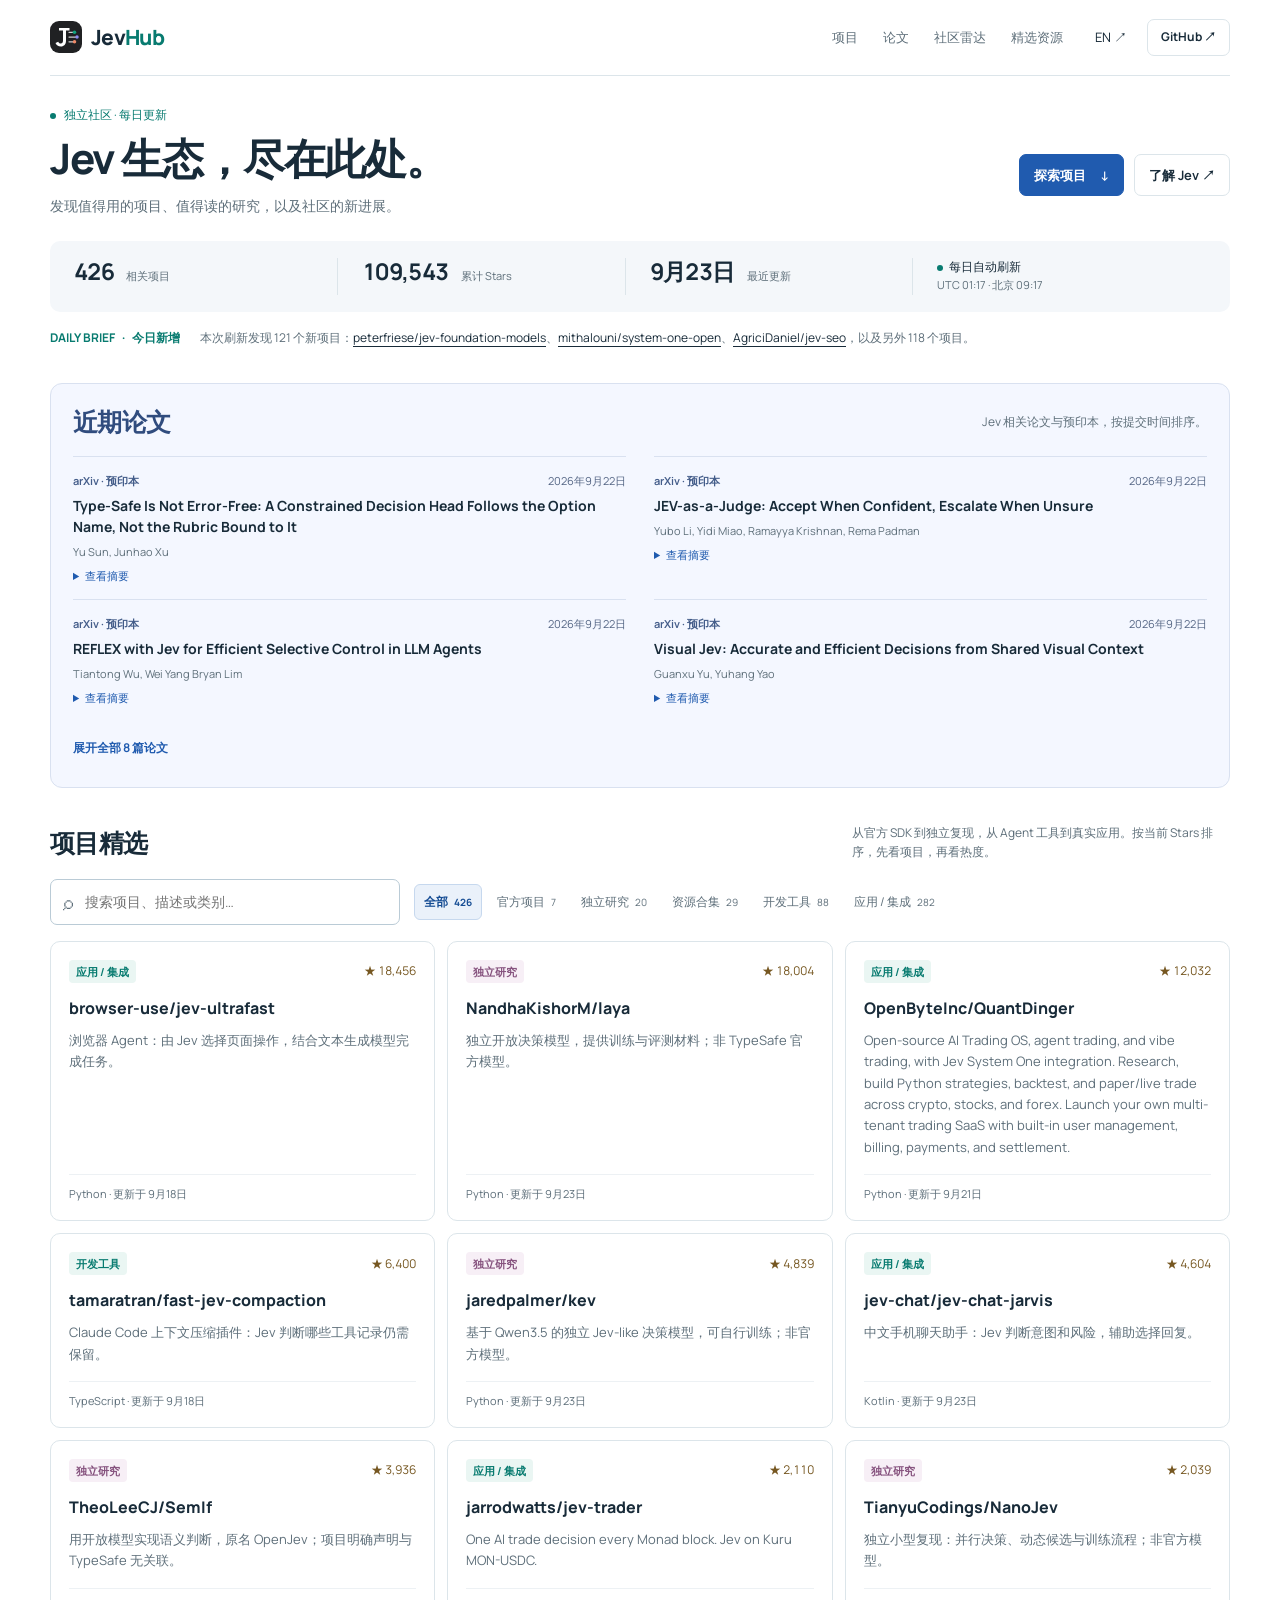
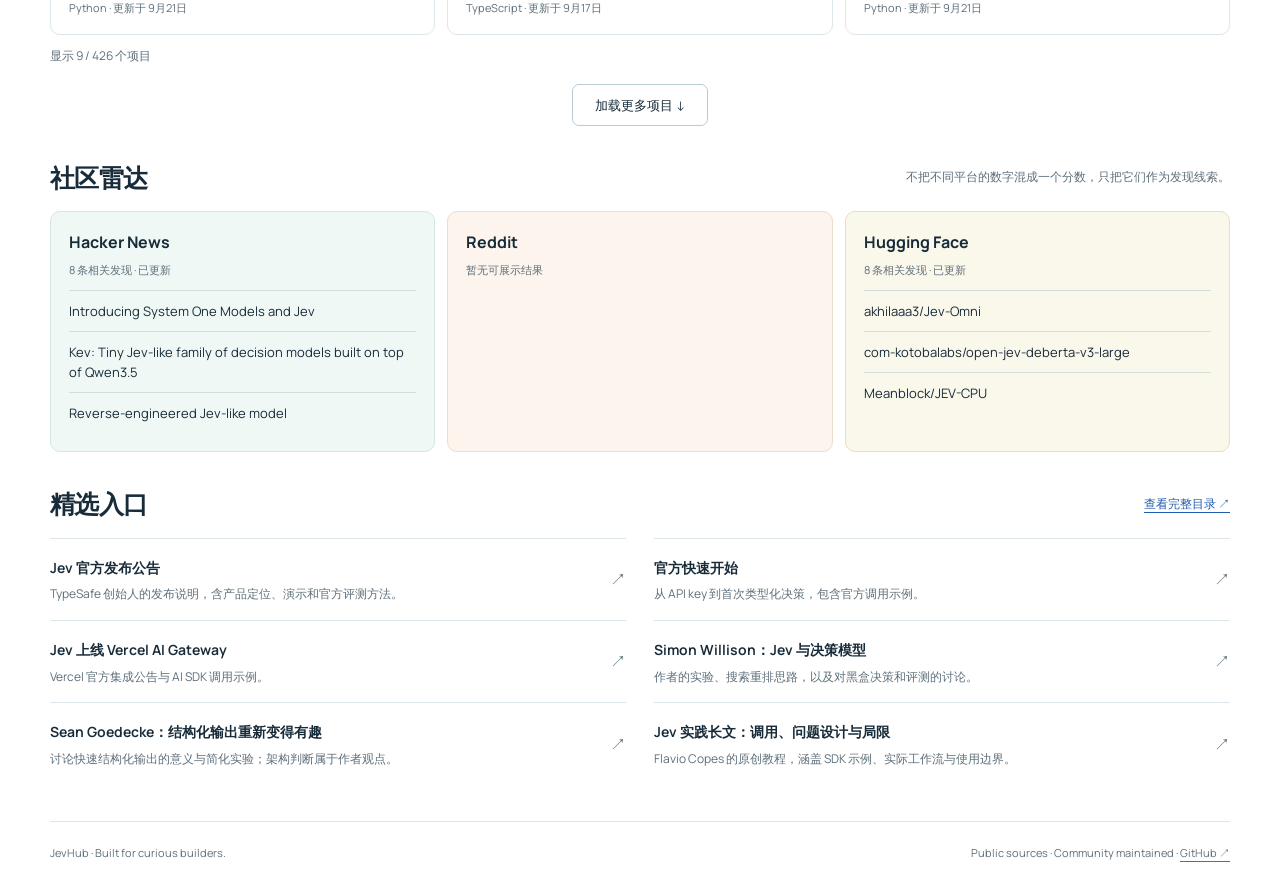
==== site/index.html @ 742719a0 "design: rebuild responsive JevHub directory layout" ====
<!doctype html>
<html lang="zh-CN">
  <head>
    <meta charset="utf-8" />
    <meta name="viewport" content="width=device-width, initial-scale=1" />
    <meta name="theme-color" content="#ffffff" />
    <meta name="description" content="JevHub：发现 Jev 项目、工具、研究与社区讨论。" />
    <title>JevHub · Jev 生态地图</title>
    <link rel="icon" href="logo.svg" type="image/svg+xml" />
    <link rel="apple-touch-icon" href="logo.svg" />
    <link rel="preconnect" href="https://fonts.googleapis.com" />
    <link rel="preconnect" href="https://fonts.gstatic.com" crossorigin />
    <link href="https://fonts.googleapis.com/css2?family=DM+Mono:wght@400;500&family=Manrope:wght@400;500;600;700;800&display=swap" rel="stylesheet" />
    <link rel="stylesheet" href="styles.css" />
  </head>
  <body>
    <header class="topbar shell">
      <a class="brand" href="#top" aria-label="JevHub home"><img class="brand-logo" src="logo.svg" alt="" /><span>Jev<span class="brand-accent">Hub</span></span></a>
      <nav aria-label="主导航">
        <a href="#projects">项目</a>
        <a href="#papers">论文</a>
        <a href="#radar">社区雷达</a>
        <a href="#resources">精选资源</a>
      </nav>
      <div class="top-actions"><a class="language" href="en/">EN <span>↗</span></a><a class="repo-link" href="https://github.com/frontierlabai/JevHub" target="_blank" rel="noreferrer">GitHub <span>↗</span></a></div>
    </header>

    <main id="top">
      <section class="hero shell">
        <div class="hero-copy">
          <p class="eyebrow"><i></i> 独立社区 · 每日更新</p>
          <h1>Jev 生态，尽在此处。</h1>
          <p class="lede">发现值得用的项目、值得读的研究，以及社区的新进展。</p>
          <div class="hero-actions"><a class="button primary" href="#projects">探索项目 <span>↓</span></a><a class="button quiet" href="https://docs.typesafe.ai/introduction" target="_blank" rel="noreferrer">了解 Jev ↗</a></div>
        </div>
        </section>

      <section class="stats shell" aria-label="数据概览">
        <div><strong id="repo-count">—</strong><span>相关项目</span></div>
        <div><strong id="star-count">—</strong><span>累计 Stars</span></div>
        <div><strong id="updated-at">—</strong><span>最近更新</span></div>
        <div class="stats-note"><span class="live-dot"></span>每日自动刷新<br /><small>UTC 01:17 · 北京 09:17</small></div>
      </section>

      <section id="brief" class="brief shell" aria-label="每日新增简报">
        <div class="brief-kicker">DAILY BRIEF <span>·</span> 今日新增</div>
        <p id="brief-text">下一次成功刷新后，这里会出现新增项目简报。</p>
      </section>

      <section id="papers" class="papers-section">
        <div class="shell"><div class="section-heading compact"><div><h2>近期论文</h2></div><p class="section-intro">Jev 相关论文与预印本，按提交时间排序。</p></div><div id="papers-list" class="papers-list"></div><button id="papers-more" class="papers-more" type="button" aria-expanded="false" aria-controls="papers-list" hidden>展开全部论文</button></div>
      </section>

      <section id="projects" class="section shell">
        <div class="section-heading"><div><h2>项目精选</h2></div><p class="section-intro">从官方 SDK 到独立复现，从 Agent 工具到真实应用。按当前 Stars 排序，先看项目，再看热度。</p></div>
        <div class="toolbar"><label class="search"><span>⌕</span><input id="search" aria-label="搜索项目" type="search" placeholder="搜索项目、描述或类别…" /></label><div id="filters" class="filters" role="group" aria-label="项目类别"></div></div>
        <div id="projects-grid" class="project-grid" aria-live="polite"></div>
        <p id="project-results" class="result-count" aria-live="polite"></p>
        <button hidden id="load-more" class="load-more" type="button">加载更多项目 <span>↓</span></button>
      </section>

      <section id="radar" class="section shell split-section">
        <div class="section-heading compact"><div><h2>社区雷达</h2></div><p class="section-intro">不把不同平台的数字混成一个分数，只把它们作为发现线索。</p></div>
        <div id="radar-grid" class="radar-grid"></div>
      </section>

      <section id="resources" class="section shell resources-section">
        <div class="section-heading compact"><div><h2>精选入口</h2></div><a class="text-link" href="https://github.com/frontierlabai/JevHub#curated-resources">查看完整目录 ↗</a></div>
        <div id="resources-list" class="resources-list"></div>
      </section>
    </main>
    <footer class="shell footer"><span>JevHub · Built for curious builders.</span><span>Public sources · Community maintained · <a href="https://github.com/frontierlabai/JevHub" target="_blank" rel="noreferrer">GitHub ↗</a></span></footer>
    <script src="app.js"></script>
  </body>
</html>
---- site/styles.css ----
:root {
  --ink: #182b39;
  --muted: #5e6f7a;
  --line: #dce5ea;
  --blue: #205baf;
  --teal: #087b70;
  --berry: #85517d;
  --amber: #95621b;
  --surface: #f4f7fa;
  font-family: Manrope, -apple-system, BlinkMacSystemFont, "Segoe UI", "PingFang SC", sans-serif;
  color: var(--ink);
  background: #fff;
  line-height: 1.55;
}
* { box-sizing: border-box; }
html { scroll-behavior: smooth; scroll-padding-top: 100px; }
body { margin: 0; }
button, input { font: inherit; }
a { color: inherit; text-underline-offset: 4px; }
button, summary { cursor: pointer; }
[hidden] { display: none !important; }
:focus-visible { outline: 3px solid #205baf; outline-offset: 4px; }
.shell { width: min(1180px, calc(100% - 64px)); margin-inline: auto; }
.topbar { display: flex; align-items: center; gap: 32px; min-height: 76px; border-bottom: 1px solid var(--line); background: #fff; }
.brand { display: flex; align-items: center; gap: 9px; font-size: 21px; font-weight: 800; text-decoration: none; letter-spacing: -.7px; }
.brand-logo { width: 32px; height: 32px; }
.brand-accent { color: var(--teal); }
nav { display: flex; gap: 25px; margin-left: auto; }
nav a { font-size: 13px; text-decoration: none; color: var(--muted); padding-block: 12px; }
nav a:hover, .language:hover { color: var(--blue); }
.top-actions { display: flex; align-items: center; gap: 20px; }
.language { text-decoration: none; font-size: 13px; }
.repo-link { padding: 8px 13px; border: 1px solid var(--line); border-radius: 7px; font-size: 12px; text-decoration: none; font-weight: 700; }
.repo-link:hover { background: var(--surface); }
.hero { padding-block: 30px 24px; }
.hero-copy { display: grid; grid-template-columns: minmax(0, 1fr) auto; column-gap: 24px; }
.eyebrow { margin: 0 0 8px; font-size: 12px; color: var(--teal); }
.eyebrow i { display: inline-block; width: 6px; height: 6px; margin-right: 6px; border-radius: 50%; background: var(--teal); }
h1 { grid-column: 1; margin: 0; font-size: clamp(28px, 3.4vw, 42px); font-weight: 750; line-height: 1.2; letter-spacing: -1.4px; }
.lede { grid-column: 1; margin: 12px 0 0; font-size: 14px; color: var(--muted); max-width: 65ch; }
.hero-actions { grid-column: 2; grid-row: 2 / 4; align-self: center; display: flex; gap: 10px; flex-wrap: wrap; }
.button { display: inline-flex; align-items: center; justify-content: center; gap: 14px; padding: 10px 14px; font-size: 13px; border: 1px solid var(--line); border-radius: 7px; text-decoration: none; font-weight: 650; }
.button.primary { color: #fff; background: var(--blue); border-color: var(--blue); }
.button.primary:hover { background: #174a93; }
.button.quiet:hover { background: var(--surface); }
.stats { display: grid; grid-template-columns: 1fr 1fr 1fr 1.1fr; padding-block: 17px; background: var(--surface); border-radius: 10px; }
.stats > div { padding-inline: 24px; border-right: 1px solid var(--line); display: flex; align-items: baseline; gap: 12px; min-width: 0; }
.stats > div:last-child { border: 0; }
.stats strong { font-size: 23px; line-height: 1.2; letter-spacing: -.6px; font-variant-numeric: tabular-nums; }
.stats span, .stats small { color: var(--muted); font-size: 11px; }
.stats .stats-note { display: block; font-size: 12px; }
.live-dot { display: inline-block; width: 6px; height: 6px; border-radius: 50%; background: var(--teal); margin-right: 6px; }
.brief { display: flex; gap: 20px; padding-block: 17px 0; font-size: 12px; }
.brief-kicker { flex-shrink: 0; color: var(--teal); font-weight: 700; }
.brief-kicker span { margin-inline: 5px; }
.brief p { margin: 0; color: var(--muted); overflow-wrap: anywhere; }
.brief a { color: var(--ink); }
.section, .papers-section { padding-top: 36px; }
.section-heading { display: flex; align-items: center; justify-content: space-between; gap: 24px; margin-bottom: 18px; }
h2 { margin: 0; font-size: 25px; line-height: 1.25; font-weight: 750; letter-spacing: -.7px; }
.section-intro { margin: 0; font-size: 12px; color: var(--muted); max-width: 54ch; }
.papers-section > .shell { border: 1px solid #d9e1f0; border-radius: 12px; background: #f4f7ff; padding: 22px; }
.papers-section h2 { color: #304c7e; }
.papers-list { display: grid; grid-template-columns: repeat(2, minmax(0, 1fr)); column-gap: 28px; }
.paper { padding: 15px 0; border-top: 1px solid #d9e1f0; min-width: 0; }
.paper-meta { display: flex; justify-content: space-between; gap: 10px; margin-bottom: 6px; color: #566786; font-size: 11px; }
.paper-label { color: #445d8a; font-weight: 650; }
.paper a { display: block; font-size: 14px; font-weight: 700; line-height: 1.5; text-decoration: none; overflow-wrap: anywhere; }
.paper a:hover { color: var(--blue); text-decoration: underline; }
.paper p { margin: 6px 0 0; color: var(--muted); font-size: 11px; overflow-wrap: anywhere; }
.paper details { margin-top: 7px; font-size: 11px; color: var(--blue); }
.paper details p { font-size: 13px; line-height: 1.7; }
.papers-more { border: 0; background: transparent; color: var(--blue); padding: 10px 0 0; font-size: 12px; font-weight: 650; min-height: 44px; }
.papers-more:hover { text-decoration: underline; }
.toolbar { display: flex; flex-wrap: wrap; gap: 14px; align-items: center; margin-bottom: 16px; }
.search { display: flex; align-items: center; gap: 10px; flex: 1 1 260px; max-width: 350px; border: 1px solid #bacbd6; border-radius: 7px; padding: 10px 12px; background: #fff; }
.search:focus-within { border-color: var(--blue); outline: 2px solid #c8dcf5; }
.search span { font-size: 20px; line-height: 1; color: var(--muted); }
.search input { width: 100%; min-width: 0; border: 0; outline: 0; font-size: 14px; background: transparent; color: var(--ink); }
.filters { display: flex; gap: 5px; flex-wrap: wrap; }
.filter { border: 1px solid transparent; border-radius: 6px; background: transparent; color: var(--muted); padding: 8px 9px; font-size: 12px; }
.filter span { margin-left: 4px; font-size: 10px; }
.filter:hover { background: var(--surface); }
.filter.active { background: #eaf1fa; color: #164d94; border-color: #c6d8ee; font-weight: 700; }
.project-grid { display: grid; grid-template-columns: repeat(3, minmax(0, 1fr)); gap: 12px; }
.project-card { --category: var(--teal); --tint: #eaf6f3; min-width: 0; display: flex; flex-direction: column; padding: 18px; border: 1px solid var(--line); border-radius: 10px; background: #fff; }
.project-card[data-category="official"] { --category: #205baf; --tint: #edf3fc; }
.project-card[data-category="research"] { --category: #85517d; --tint: #f7eff6; }
.project-card[data-category="tools"] { --category: #087b70; --tint: #eaf6f3; }
.project-card[data-category="resources"] { --category: #95621b; --tint: #fcf4e6; }
.project-card:hover { border-color: var(--category); }
.project-meta { display: flex; align-items: center; justify-content: space-between; gap: 10px; }
.category { color: var(--category); background: var(--tint); border-radius: 4px; padding: 3px 7px; font-size: 11px; font-weight: 650; }
.stars { font-size: 12px; white-space: nowrap; color: #765721; font-variant-numeric: tabular-nums; }
.card-title { margin-top: 13px; }
.card-title a { font-size: 16px; font-weight: 750; text-decoration: none; overflow-wrap: anywhere; line-height: 1.4; }
.card-title a:hover { color: var(--blue); text-decoration: underline; }
.description { color: var(--muted); font-size: 13px; line-height: 1.65; margin: 9px 0 16px; overflow-wrap: anywhere; }
.card-foot { margin-top: auto; padding-top: 10px; border-top: 1px solid #edf1f4; font-size: 11px; color: var(--muted); }
.result-count { font-size: 12px; color: var(--muted); margin: 12px 0; }
.load-more { display: block; margin: 18px auto 0; padding: 10px 22px; font-size: 13px; border: 1px solid #bacbd6; border-radius: 7px; background: #fff; color: var(--ink); }
.load-more:hover { background: var(--surface); }
.radar-grid { display: grid; grid-template-columns: repeat(3, minmax(0, 1fr)); gap: 12px; }
.radar-card { min-width: 0; padding: 18px; border-radius: 10px; border: 1px solid #d4e7e2; background: #eff8f5; }
.radar-card:nth-child(2) { border-color: #efdccc; background: #fdf4ed; }
.radar-card:nth-child(3) { border-color: #eadfbd; background: #faf7eb; }
.radar-card h3 { font-size: 16px; margin: 0; }
.radar-card > p { font-size: 11px; margin: 6px 0 12px; color: var(--muted); }
.radar-card a { display: block; font-size: 13px; text-decoration: none; padding-block: 10px; border-top: 1px solid #d3ddd9; overflow-wrap: anywhere; }
.radar-card a:hover { text-decoration: underline; }
.resources-section { padding-bottom: 36px; }
.resources-list { display: grid; grid-template-columns: repeat(2, minmax(0, 1fr)); gap: 0 28px; }
.resource { display: flex; align-items: center; gap: 15px; padding-block: 16px; border-top: 1px solid var(--line); min-width: 0; }
.resource > div { min-width: 0; }
.resource a { font-size: 14px; font-weight: 650; text-decoration: none; overflow-wrap: anywhere; }
.resource a:hover { color: var(--blue); text-decoration: underline; }
.resource p { margin: 6px 0 0; font-size: 12px; color: var(--muted); overflow-wrap: anywhere; }
.resource-arrow { margin-left: auto; color: var(--muted); }
.text-link { font-size: 12px; color: var(--blue); }
.empty { grid-column: 1 / -1; padding: 20px 0; color: var(--muted); font-size: 14px; }
.footer { display: flex; justify-content: space-between; gap: 20px; border-top: 1px solid var(--line); padding-block: 22px; font-size: 11px; color: var(--muted); }
@media (max-width: 1000px) {
  .topbar { flex-wrap: wrap; gap: 0 20px; padding-top: 16px; }
  .top-actions { margin-left: auto; }
  nav { order: 3; width: 100%; margin-left: 0; justify-content: flex-start; gap: 24px; }
  .hero-copy { display: block; }
  .hero-actions { margin-top: 18px; }
  .stats > div { flex-direction: column; gap: 3px; padding-inline: 16px; }
  .project-grid { grid-template-columns: repeat(2, minmax(0, 1fr)); }
}
@media (max-width: 600px) {
  .shell { width: calc(100% - 32px); }
  .brand { font-size: 20px; }.brand-logo { width: 28px; height: 28px; }
  .top-actions { gap: 14px; }
  nav { justify-content: space-between; gap: 8px; }
  nav a { font-size: 12px; }
  .hero { padding-block: 22px; }
  h1 { font-size: 30px; letter-spacing: -.8px; }
  .lede { font-size: 13px; }
  .hero-actions { margin-top: 16px; }
  .button { min-height: 44px; }
  .stats { grid-template-columns: repeat(2, minmax(0, 1fr)); padding: 4px 0; }
  .stats > div { padding: 12px 16px; }
  .stats > div:nth-child(2) { border-right: 0; }
  .stats strong { font-size: 23px; }
  .brief { display: block; padding-top: 14px; }
  .brief p { margin-top: 6px; line-height: 1.7; }
  .section, .papers-section { padding-top: 28px; }
  .section-heading { display: block; margin-bottom: 16px; }
  h2 { font-size: 23px; }
  .section-intro, .section-heading > .text-link { display: block; margin-top: 8px; }
  .papers-section > .shell { padding: 18px 16px; }
  .papers-list, .project-grid, .radar-grid, .resources-list { grid-template-columns: minmax(0, 1fr); }
  .paper { padding-block: 13px; }
  .paper a { font-size: 14px; }
  .paper summary { padding-block: 6px; }
  .paper p { font-size: 12px; }
  .toolbar { gap: 10px; }
  .search { flex-basis: 100%; max-width: none; min-height: 44px; }
  .search input { font-size: 16px; }
  .filter { padding: 10px 8px; min-height: 44px; }
  .project-card { padding: 16px; }
  .footer { display: block; font-size: 11px; }
  .footer > span { display: block; margin-bottom: 6px; }
}
@media (prefers-reduced-motion: reduce) {
  html { scroll-behavior: auto; }
}
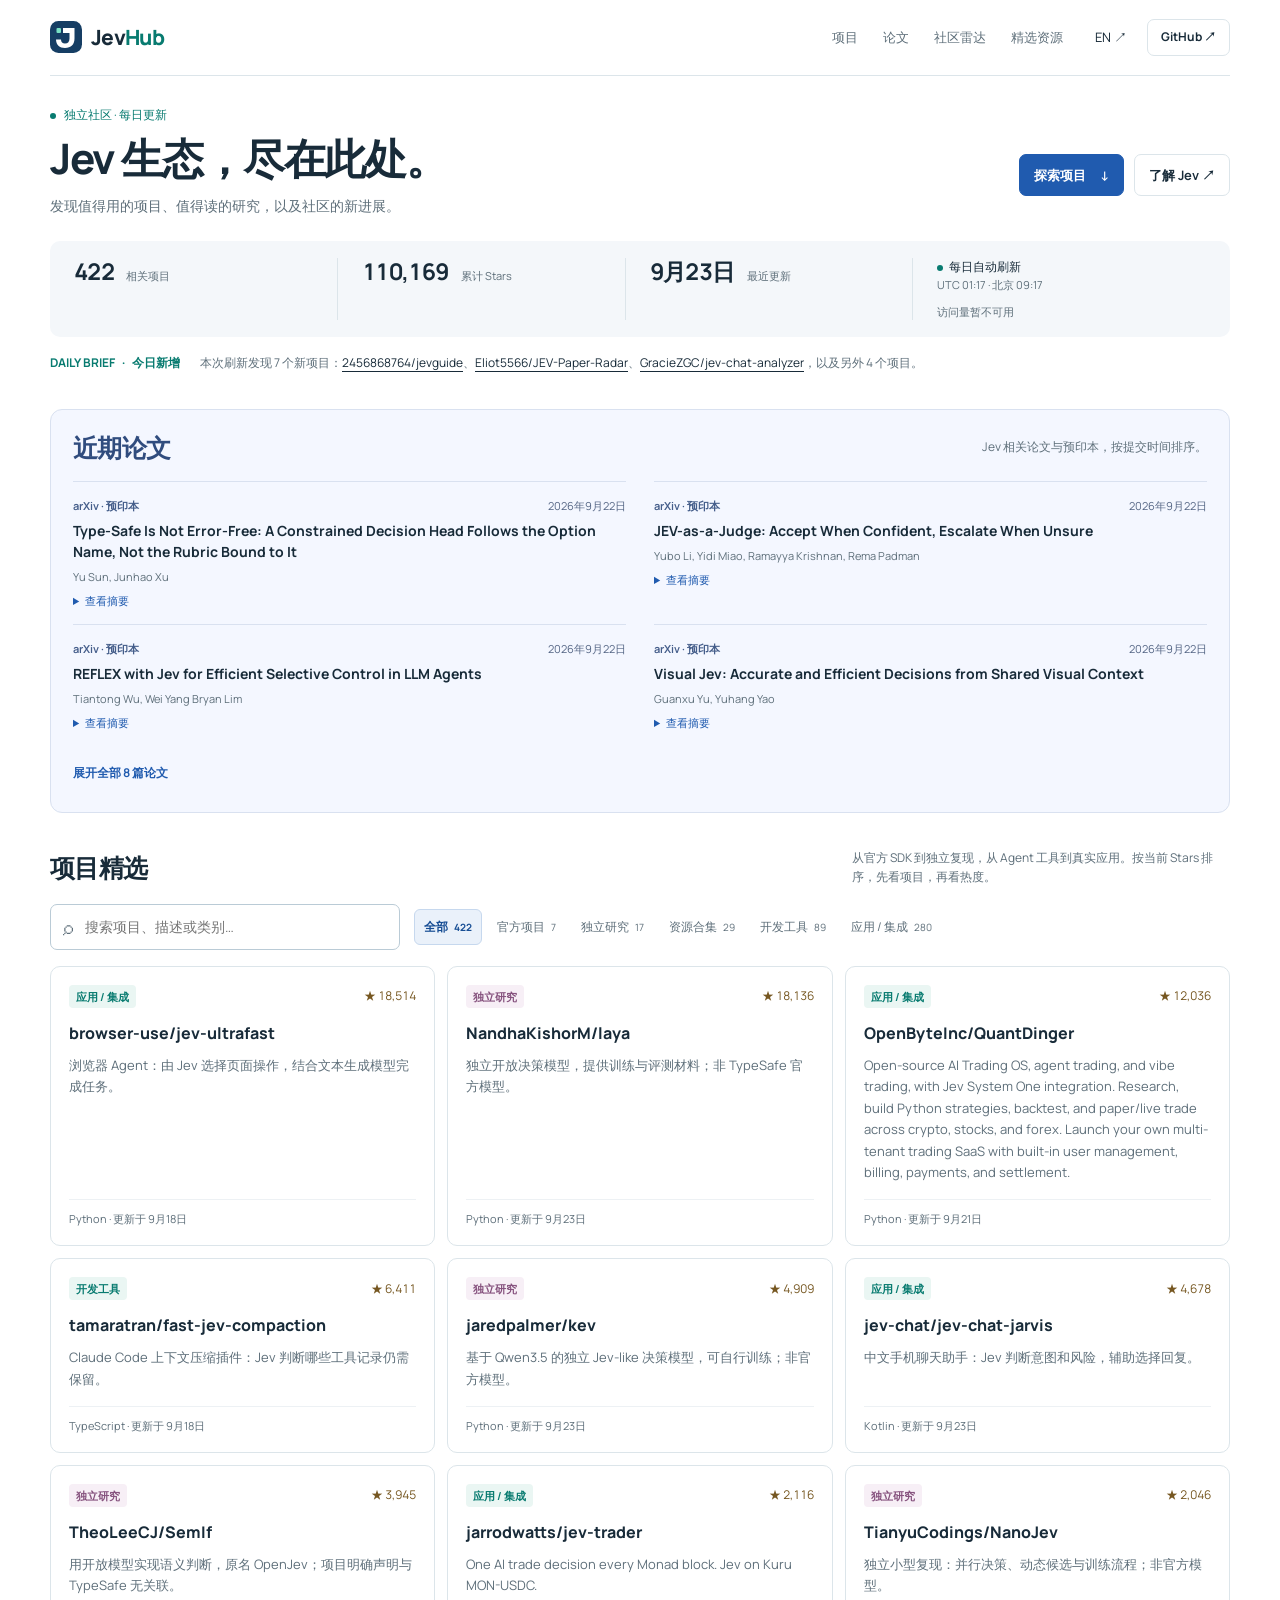
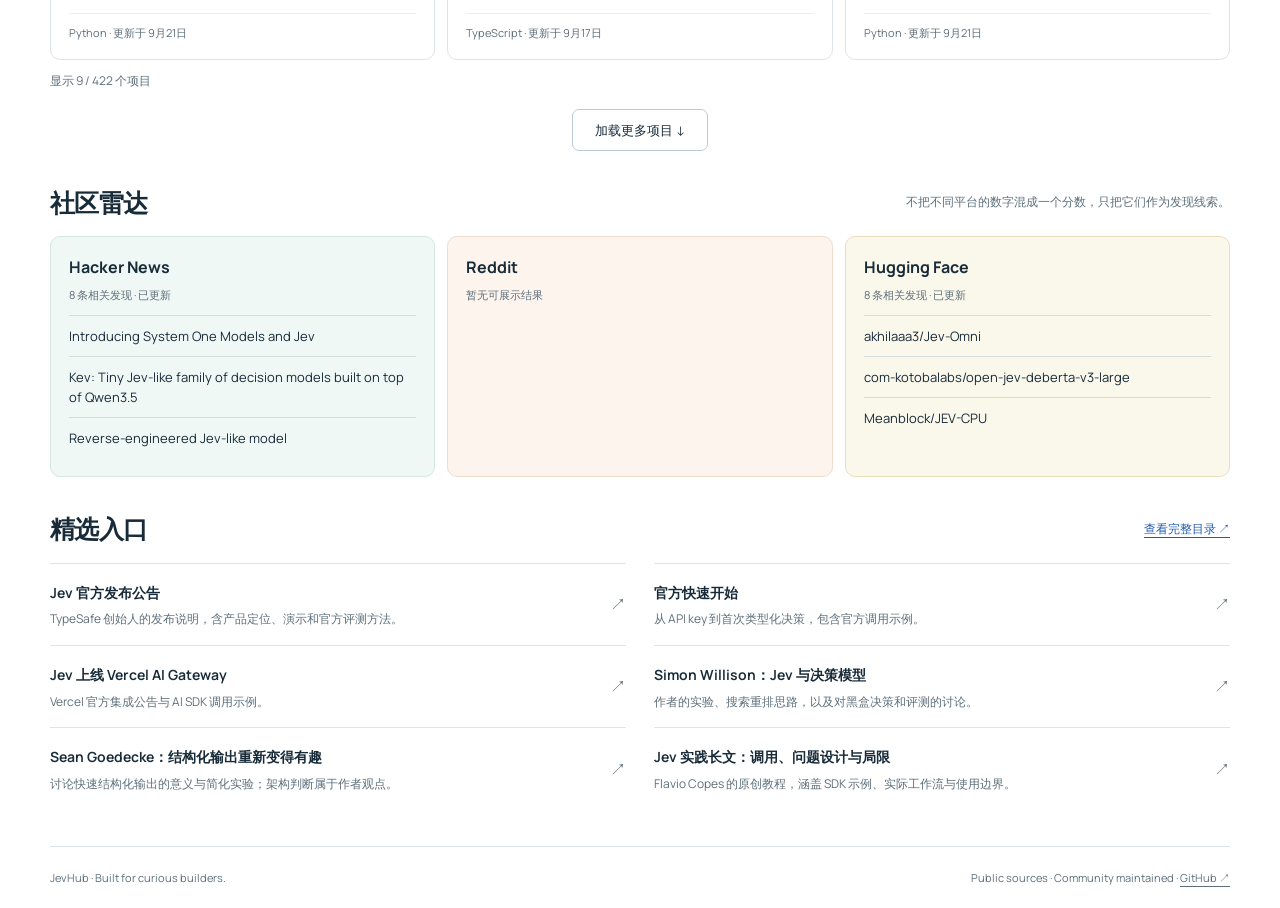
==== commit 0e056fa8: "feat: display website visit count in overview" ====
--- a/site/index.html
+++ b/site/index.html
@@ -39,7 +39,7 @@
         <div><strong id="repo-count">—</strong><span>相关项目</span></div>
         <div><strong id="star-count">—</strong><span>累计 Stars</span></div>
         <div><strong id="updated-at">—</strong><span>最近更新</span></div>
-        <div class="stats-note"><span class="live-dot"></span>每日自动刷新<br /><small>UTC 01:17 · 北京 09:17</small></div>
+        <div class="stats-note"><span class="live-dot"></span>每日自动刷新<br /><small>UTC 01:17 · 北京 09:17</small><a class="site-visits" href="https://hits.sh/frontierlabai.github.io/JevHub/site/" title="网站近似访问次数，非独立访客数"><img id="site-visit-counter" src="https://hits.sh/frontierlabai.github.io/JevHub/site.svg?label=Visits&amp;color=163e64&amp;labelColor=182129" alt="网站访问量" height="20" referrerpolicy="no-referrer"><span id="visits-unavailable" hidden>访问量暂不可用</span></a></div>
       </section>
 
       <section id="brief" class="brief shell" aria-label="每日新增简报">
--- a/site/styles.css
+++ b/site/styles.css
@@ -49,6 +49,8 @@
 .stats strong { font-size: 23px; line-height: 1.2; letter-spacing: -.6px; font-variant-numeric: tabular-nums; }
 .stats span, .stats small { color: var(--muted); font-size: 11px; }
 .stats .stats-note { display: block; font-size: 12px; }
+.site-visits { display: flex; width: fit-content; max-width: 100%; margin-top: 8px; text-decoration: none; }
+.site-visits img { display: block; max-width: 100%; height: 20px; }
 .live-dot { display: inline-block; width: 6px; height: 6px; border-radius: 50%; background: var(--teal); margin-right: 6px; }
 .brief { display: flex; gap: 20px; padding-block: 17px 0; font-size: 12px; }
 .brief-kicker { flex-shrink: 0; color: var(--teal); font-weight: 700; }
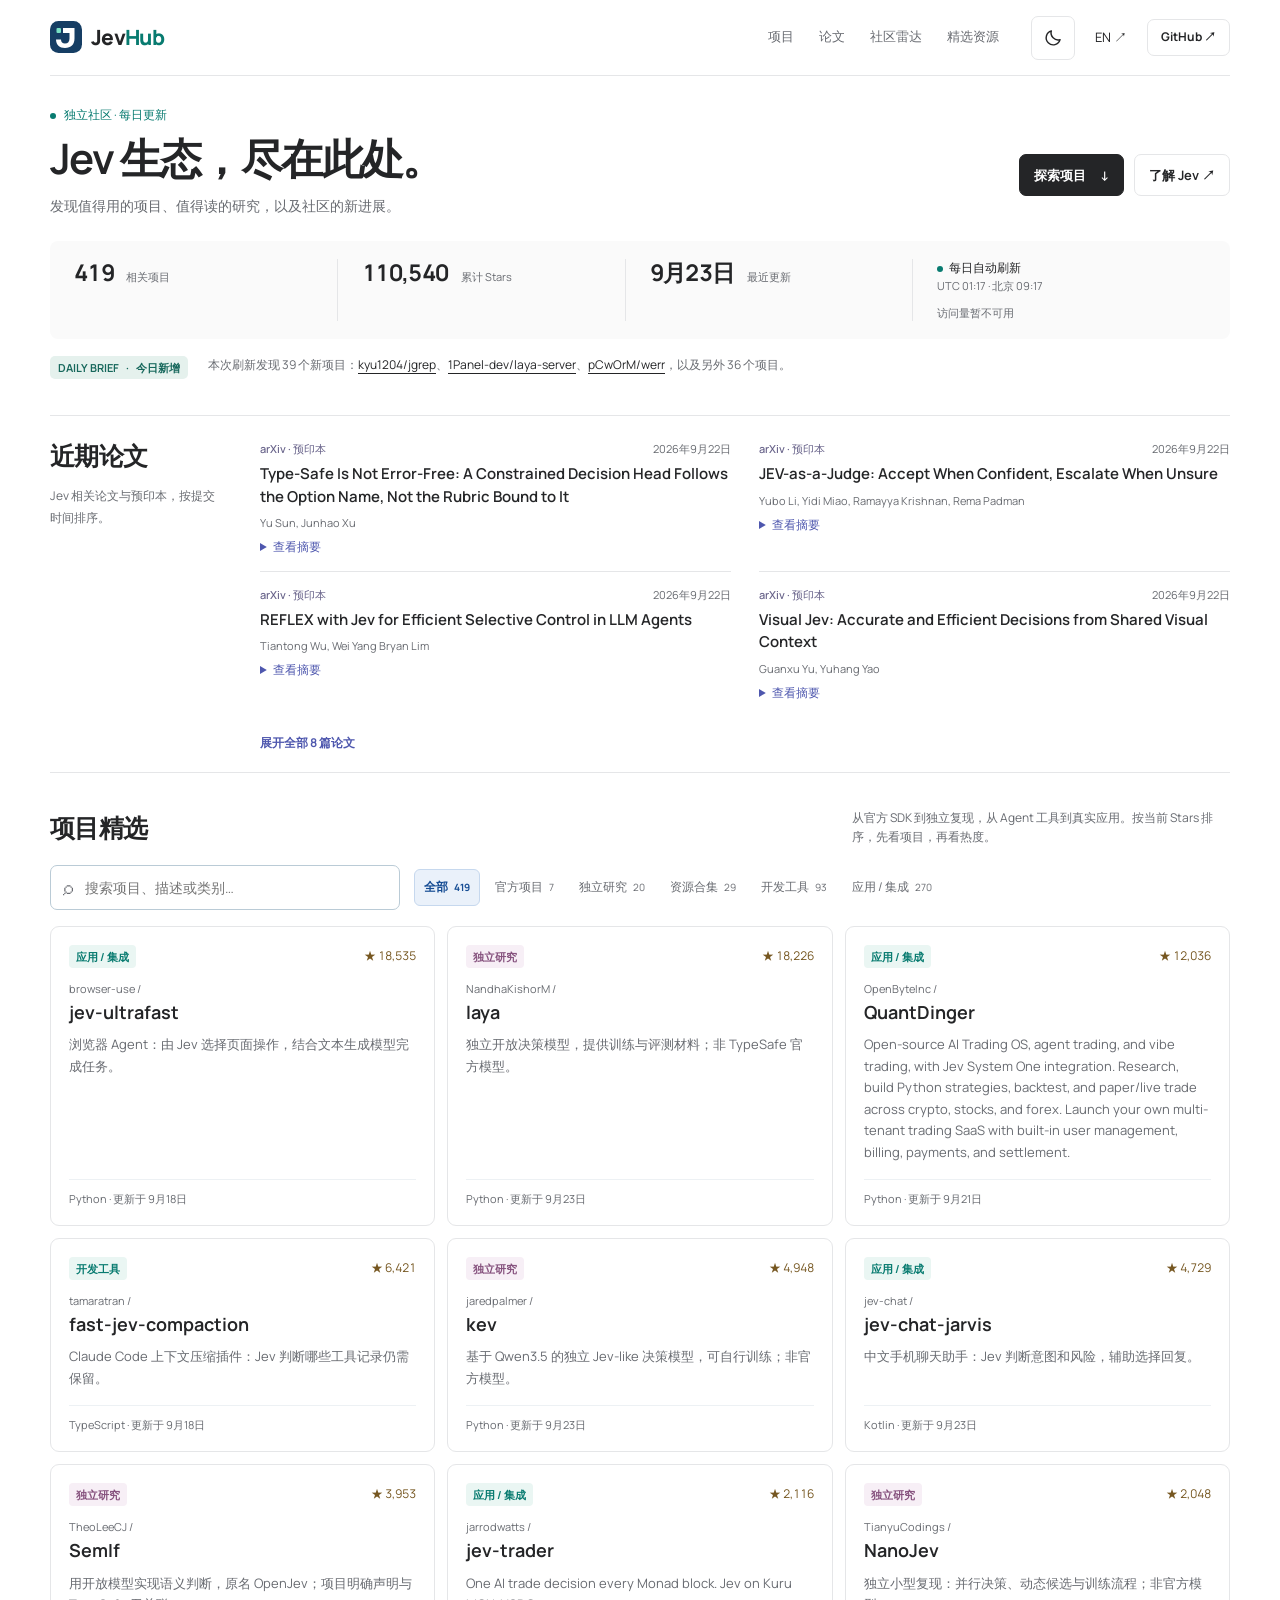
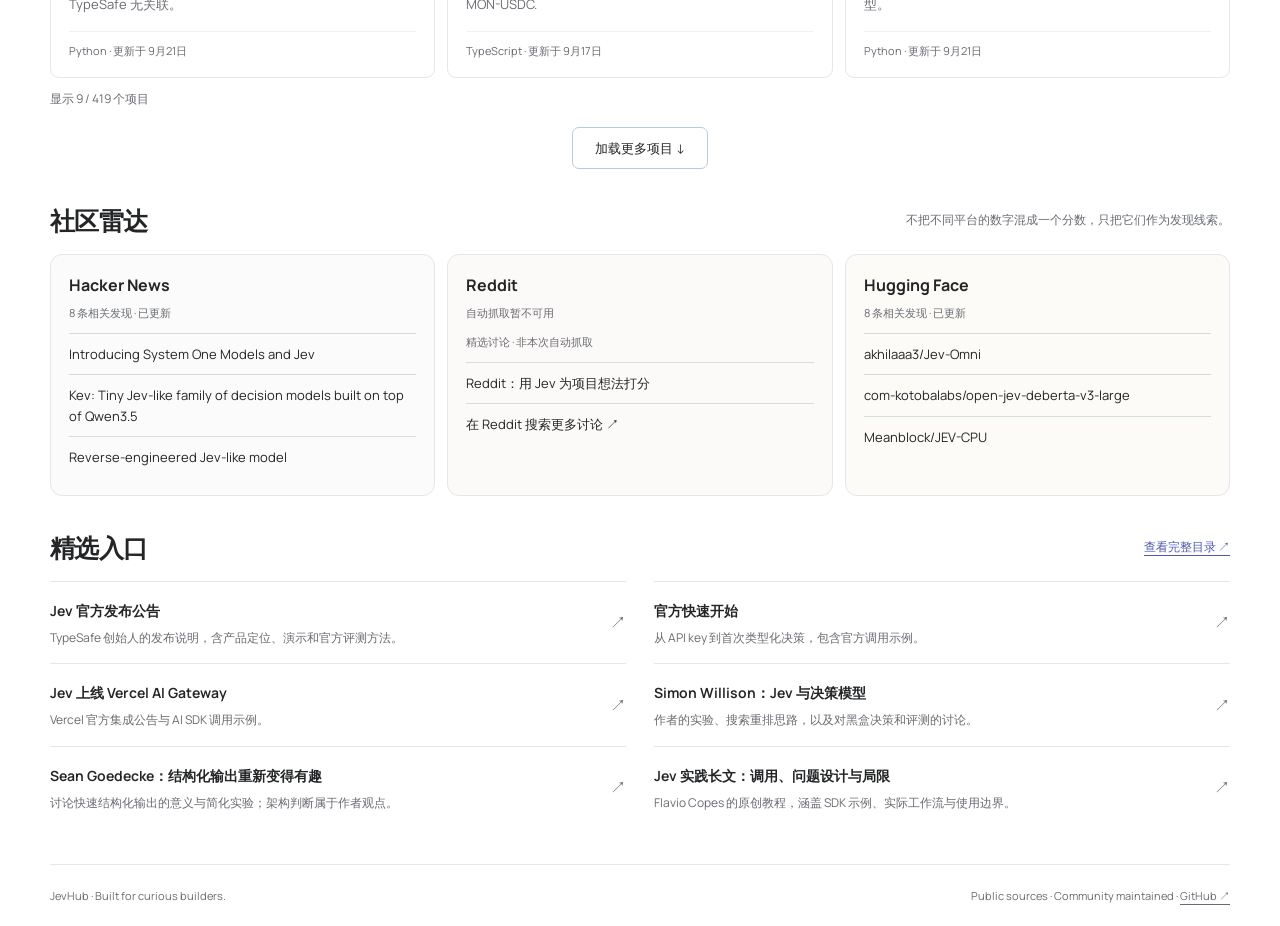
==== commit ace377e3: "feat: add persistent light and dark theme toggle" ====
--- a/site/index.html
+++ b/site/index.html
@@ -4,6 +4,7 @@
     <meta charset="utf-8" />
     <meta name="viewport" content="width=device-width, initial-scale=1" />
     <meta name="theme-color" content="#ffffff" />
+    <script src="theme.js"></script>
     <meta name="description" content="JevHub：发现 Jev 项目、工具、研究与社区讨论。" />
     <title>JevHub · Jev 生态地图</title>
     <link rel="icon" href="logo.svg" type="image/svg+xml" />
@@ -22,7 +23,7 @@
         <a href="#radar">社区雷达</a>
         <a href="#resources">精选资源</a>
       </nav>
-      <div class="top-actions"><a class="language" href="en/">EN <span>↗</span></a><a class="repo-link" href="https://github.com/frontierlabai/JevHub" target="_blank" rel="noreferrer">GitHub <span>↗</span></a></div>
+      <div class="top-actions"><button class="theme-toggle" type="button" aria-label="切换到夜间模式" title="切换到夜间模式" aria-pressed="false"><svg class="theme-moon" viewBox="0 0 24 24" aria-hidden="true"><path d="M20.5 14A8.5 8.5 0 0 1 10 3.5 8.5 8.5 0 1 0 20.5 14Z"/></svg><svg class="theme-sun" viewBox="0 0 24 24" aria-hidden="true"><circle cx="12" cy="12" r="4"/><path d="M12 2v2m0 16v2M2 12h2m16 0h2M5 5l1.5 1.5m11 11L19 19M5 19l1.5-1.5m11-11L19 5"/></svg></button><a class="language" href="en/">EN <span>↗</span></a><a class="repo-link" href="https://github.com/frontierlabai/JevHub" target="_blank" rel="noreferrer">GitHub <span>↗</span></a></div>
     </header>
 
     <main id="top">
--- a/site/styles.css
+++ b/site/styles.css
@@ -1,15 +1,17 @@
 :root {
-  --ink: #182b39;
-  --muted: #5e6f7a;
-  --line: #dce5ea;
-  --blue: #205baf;
+  color-scheme: light;
+  --page: #fff;
+  --ink: #242527;
+  --muted: #686b71;
+  --line: #e5e6e8;
+  --blue: #4e57ae;
   --teal: #087b70;
   --berry: #85517d;
   --amber: #95621b;
-  --surface: #f4f7fa;
+  --surface: #f7f7f8;
   font-family: Manrope, -apple-system, BlinkMacSystemFont, "Segoe UI", "PingFang SC", sans-serif;
   color: var(--ink);
-  background: #fff;
+  background: var(--page);
   line-height: 1.55;
 }
 * { box-sizing: border-box; }
@@ -21,12 +23,13 @@
 [hidden] { display: none !important; }
 :focus-visible { outline: 3px solid #205baf; outline-offset: 4px; }
 .shell { width: min(1180px, calc(100% - 64px)); margin-inline: auto; }
-.topbar { display: flex; align-items: center; gap: 32px; min-height: 76px; border-bottom: 1px solid var(--line); background: #fff; }
+.topbar { position: sticky; top: 0; z-index: 10; display: flex; align-items: center; gap: 32px; min-height: 76px; border-bottom: 1px solid var(--line); background: var(--page); box-shadow: 0 0 0 1px var(--page); }
 .brand { display: flex; align-items: center; gap: 9px; font-size: 21px; font-weight: 800; text-decoration: none; letter-spacing: -.7px; }
 .brand-logo { width: 32px; height: 32px; }
 .brand-accent { color: var(--teal); }
 nav { display: flex; gap: 25px; margin-left: auto; }
-nav a { font-size: 13px; text-decoration: none; color: var(--muted); padding-block: 12px; }
+nav a { font-size: 13px; text-decoration: none; color: var(--muted); padding-block: 12px; border-bottom: 2px solid transparent; }
+nav a[aria-current="location"] { color: var(--ink); border-bottom-color: var(--teal); }
 nav a:hover, .language:hover { color: var(--blue); }
 .top-actions { display: flex; align-items: center; gap: 20px; }
 .language { text-decoration: none; font-size: 13px; }
@@ -36,14 +39,14 @@
 .hero-copy { display: grid; grid-template-columns: minmax(0, 1fr) auto; column-gap: 24px; }
 .eyebrow { margin: 0 0 8px; font-size: 12px; color: var(--teal); }
 .eyebrow i { display: inline-block; width: 6px; height: 6px; margin-right: 6px; border-radius: 50%; background: var(--teal); }
-h1 { grid-column: 1; margin: 0; font-size: clamp(28px, 3.4vw, 42px); font-weight: 750; line-height: 1.2; letter-spacing: -1.4px; }
+h1 { grid-column: 1; margin: 0; font-size: clamp(28px, 3.4vw, 42px); font-weight: 650; line-height: 1.2; letter-spacing: -1.6px; }
 .lede { grid-column: 1; margin: 12px 0 0; font-size: 14px; color: var(--muted); max-width: 65ch; }
 .hero-actions { grid-column: 2; grid-row: 2 / 4; align-self: center; display: flex; gap: 10px; flex-wrap: wrap; }
 .button { display: inline-flex; align-items: center; justify-content: center; gap: 14px; padding: 10px 14px; font-size: 13px; border: 1px solid var(--line); border-radius: 7px; text-decoration: none; font-weight: 650; }
-.button.primary { color: #fff; background: var(--blue); border-color: var(--blue); }
-.button.primary:hover { background: #174a93; }
+.button.primary { color: #fff; background: #242527; border-color: #242527; }
+.button.primary:hover { background: #43464b; }
 .button.quiet:hover { background: var(--surface); }
-.stats { display: grid; grid-template-columns: 1fr 1fr 1fr 1.1fr; padding-block: 17px; background: var(--surface); border-radius: 10px; }
+.stats { display: grid; grid-template-columns: 1fr 1fr 1fr 1.1fr; padding-block: 18px; background: #fafafa; border: 0; border-radius: 8px; }
 .stats > div { padding-inline: 24px; border-right: 1px solid var(--line); display: flex; align-items: baseline; gap: 12px; min-width: 0; }
 .stats > div:last-child { border: 0; }
 .stats strong { font-size: 23px; line-height: 1.2; letter-spacing: -.6px; font-variant-numeric: tabular-nums; }
@@ -53,29 +56,36 @@
 .site-visits img { display: block; max-width: 100%; height: 20px; }
 .live-dot { display: inline-block; width: 6px; height: 6px; border-radius: 50%; background: var(--teal); margin-right: 6px; }
 .brief { display: flex; gap: 20px; padding-block: 17px 0; font-size: 12px; }
-.brief-kicker { flex-shrink: 0; color: var(--teal); font-weight: 700; }
+.brief-kicker { width: fit-content; flex-shrink: 0; align-self: flex-start; color: #17685c; background: #e5f1ed; border-radius: 5px; padding: 3px 8px; font-size: 11px; font-weight: 650; }
 .brief-kicker span { margin-inline: 5px; }
 .brief p { margin: 0; color: var(--muted); overflow-wrap: anywhere; }
 .brief a { color: var(--ink); }
 .section, .papers-section { padding-top: 36px; }
 .section-heading { display: flex; align-items: center; justify-content: space-between; gap: 24px; margin-bottom: 18px; }
-h2 { margin: 0; font-size: 25px; line-height: 1.25; font-weight: 750; letter-spacing: -.7px; }
+h2 { margin: 0; font-size: 25px; line-height: 1.25; font-weight: 650; letter-spacing: -.7px; }
 .section-intro { margin: 0; font-size: 12px; color: var(--muted); max-width: 54ch; }
-.papers-section > .shell { border: 1px solid #d9e1f0; border-radius: 12px; background: #f4f7ff; padding: 22px; }
-.papers-section h2 { color: #304c7e; }
+.papers-section > .shell { display: grid; grid-template-columns: 180px minmax(0, 1fr); column-gap: 30px; border-top: 1px solid var(--line); border-bottom: 1px solid var(--line); padding-block: 24px 12px; }
+.papers-section .section-heading { display: block; margin: 0; }
+.papers-section .section-intro { margin-top: 14px; max-width: 24ch; line-height: 1.8; }
+.papers-section .papers-more { grid-column: 2; justify-self: start; }
+
+.papers-section h2 { color: var(--ink); }
+.papers-section .section-intro, .papers-section .empty { color: var(--muted); }
+.papers-section :focus-visible { outline-color: var(--blue); }
 .papers-list { display: grid; grid-template-columns: repeat(2, minmax(0, 1fr)); column-gap: 28px; }
-.paper { padding: 15px 0; border-top: 1px solid #d9e1f0; min-width: 0; }
-.paper-meta { display: flex; justify-content: space-between; gap: 10px; margin-bottom: 6px; color: #566786; font-size: 11px; }
-.paper-label { color: #445d8a; font-weight: 650; }
-.paper a { display: block; font-size: 14px; font-weight: 700; line-height: 1.5; text-decoration: none; overflow-wrap: anywhere; }
+.paper { padding: 14px 0; border-top: 1px solid var(--line); min-width: 0; }
+.paper:nth-child(-n+2) { border-top: 0; padding-top: 0; }
+.paper-meta { display: flex; justify-content: space-between; gap: 10px; margin-bottom: 6px; color: var(--muted); font-size: 11px; }
+.paper-label { color: #68638a; font-weight: 550; }
+.paper a { display: block; font-size: 15px; font-weight: 600; line-height: 1.5; text-decoration: none; overflow-wrap: anywhere; }
 .paper a:hover { color: var(--blue); text-decoration: underline; }
 .paper p { margin: 6px 0 0; color: var(--muted); font-size: 11px; overflow-wrap: anywhere; }
-.paper details { margin-top: 7px; font-size: 11px; color: var(--blue); }
-.paper details p { font-size: 13px; line-height: 1.7; }
+.paper details { margin-top: 7px; font-size: 12px; color: var(--blue); }
+.paper details p { font-size: 13px; line-height: 1.7; padding: 12px 14px; background: #f6f5fa; border-radius: 7px; }
 .papers-more { border: 0; background: transparent; color: var(--blue); padding: 10px 0 0; font-size: 12px; font-weight: 650; min-height: 44px; }
 .papers-more:hover { text-decoration: underline; }
 .toolbar { display: flex; flex-wrap: wrap; gap: 14px; align-items: center; margin-bottom: 16px; }
-.search { display: flex; align-items: center; gap: 10px; flex: 1 1 260px; max-width: 350px; border: 1px solid #bacbd6; border-radius: 7px; padding: 10px 12px; background: #fff; }
+.search { display: flex; align-items: center; gap: 10px; flex: 1 1 260px; max-width: 350px; border: 1px solid #bacbd6; border-radius: 7px; padding: 10px 12px; background: var(--page); }
 .search:focus-within { border-color: var(--blue); outline: 2px solid #c8dcf5; }
 .search span { font-size: 20px; line-height: 1; color: var(--muted); }
 .search input { width: 100%; min-width: 0; border: 0; outline: 0; font-size: 14px; background: transparent; color: var(--ink); }
@@ -85,27 +95,28 @@
 .filter:hover { background: var(--surface); }
 .filter.active { background: #eaf1fa; color: #164d94; border-color: #c6d8ee; font-weight: 700; }
 .project-grid { display: grid; grid-template-columns: repeat(3, minmax(0, 1fr)); gap: 12px; }
-.project-card { --category: var(--teal); --tint: #eaf6f3; min-width: 0; display: flex; flex-direction: column; padding: 18px; border: 1px solid var(--line); border-radius: 10px; background: #fff; }
+.project-card { --category: var(--teal); --tint: #eaf6f3; min-width: 0; display: flex; flex-direction: column; padding: 18px; border: 1px solid var(--line); border-radius: 9px; background: var(--page); }
 .project-card[data-category="official"] { --category: #205baf; --tint: #edf3fc; }
 .project-card[data-category="research"] { --category: #85517d; --tint: #f7eff6; }
 .project-card[data-category="tools"] { --category: #087b70; --tint: #eaf6f3; }
 .project-card[data-category="resources"] { --category: #95621b; --tint: #fcf4e6; }
-.project-card:hover { border-color: var(--category); }
+.project-card:hover { border-color: #a8afb8; background: #fafbfc; }
 .project-meta { display: flex; align-items: center; justify-content: space-between; gap: 10px; }
 .category { color: var(--category); background: var(--tint); border-radius: 4px; padding: 3px 7px; font-size: 11px; font-weight: 650; }
 .stars { font-size: 12px; white-space: nowrap; color: #765721; font-variant-numeric: tabular-nums; }
 .card-title { margin-top: 13px; }
-.card-title a { font-size: 16px; font-weight: 750; text-decoration: none; overflow-wrap: anywhere; line-height: 1.4; }
+.repo-owner { display: block; color: var(--muted); font-size: 11px; font-weight: 400; margin-bottom: 3px; }
+.card-title a { font-size: 18px; font-weight: 650; text-decoration: none; overflow-wrap: anywhere; line-height: 1.4; }
 .card-title a:hover { color: var(--blue); text-decoration: underline; }
 .description { color: var(--muted); font-size: 13px; line-height: 1.65; margin: 9px 0 16px; overflow-wrap: anywhere; }
 .card-foot { margin-top: auto; padding-top: 10px; border-top: 1px solid #edf1f4; font-size: 11px; color: var(--muted); }
 .result-count { font-size: 12px; color: var(--muted); margin: 12px 0; }
-.load-more { display: block; margin: 18px auto 0; padding: 10px 22px; font-size: 13px; border: 1px solid #bacbd6; border-radius: 7px; background: #fff; color: var(--ink); }
+.load-more { display: block; margin: 18px auto 0; padding: 10px 22px; font-size: 13px; border: 1px solid #bacbd6; border-radius: 7px; background: var(--page); color: var(--ink); }
 .load-more:hover { background: var(--surface); }
 .radar-grid { display: grid; grid-template-columns: repeat(3, minmax(0, 1fr)); gap: 12px; }
-.radar-card { min-width: 0; padding: 18px; border-radius: 10px; border: 1px solid #d4e7e2; background: #eff8f5; }
-.radar-card:nth-child(2) { border-color: #efdccc; background: #fdf4ed; }
-.radar-card:nth-child(3) { border-color: #eadfbd; background: #faf7eb; }
+.radar-card { min-width: 0; padding: 18px; border-radius: 12px; border: 1px solid var(--line); background: #fafbfa; }
+.radar-card:nth-child(2) { border-color: var(--line); background: #fcfaf9; }
+.radar-card:nth-child(3) { border-color: var(--line); background: #fcfbf7; }
 .radar-card h3 { font-size: 16px; margin: 0; }
 .radar-card > p { font-size: 11px; margin: 6px 0 12px; color: var(--muted); }
 .radar-card a { display: block; font-size: 13px; text-decoration: none; padding-block: 10px; border-top: 1px solid #d3ddd9; overflow-wrap: anywhere; }
@@ -122,6 +133,7 @@
 .empty { grid-column: 1 / -1; padding: 20px 0; color: var(--muted); font-size: 14px; }
 .footer { display: flex; justify-content: space-between; gap: 20px; border-top: 1px solid var(--line); padding-block: 22px; font-size: 11px; color: var(--muted); }
 @media (max-width: 1000px) {
+  html { scroll-padding-top: 130px; }
   .topbar { flex-wrap: wrap; gap: 0 20px; padding-top: 16px; }
   .top-actions { margin-left: auto; }
   nav { order: 3; width: 100%; margin-left: 0; justify-content: flex-start; gap: 24px; }
@@ -133,7 +145,7 @@
 @media (max-width: 600px) {
   .shell { width: calc(100% - 32px); }
   .brand { font-size: 20px; }.brand-logo { width: 28px; height: 28px; }
-  .top-actions { gap: 14px; }
+  .top-actions { gap: 8px; }
   nav { justify-content: space-between; gap: 8px; }
   nav a { font-size: 12px; }
   .hero { padding-block: 22px; }
@@ -151,7 +163,10 @@
   .section-heading { display: block; margin-bottom: 16px; }
   h2 { font-size: 23px; }
   .section-intro, .section-heading > .text-link { display: block; margin-top: 8px; }
-  .papers-section > .shell { padding: 18px 16px; }
+  .papers-section > .shell { display: block; padding: 22px 0 12px; }
+  .papers-section .section-heading { margin-bottom: 18px; }
+  .papers-section .section-intro { max-width: none; margin-top: 8px; }
+  .paper:nth-child(2) { border-top: 1px solid var(--line); padding-top: 13px; }
   .papers-list, .project-grid, .radar-grid, .resources-list { grid-template-columns: minmax(0, 1fr); }
   .paper { padding-block: 13px; }
   .paper a { font-size: 14px; }
@@ -168,3 +183,34 @@
 @media (prefers-reduced-motion: reduce) {
   html { scroll-behavior: auto; }
 }
+
+/* The two themes share layout and category meanings. */
+.theme-toggle { display: inline-flex; align-items: center; justify-content: center; flex-shrink: 0; width: 44px; height: 44px; padding: 11px; border: 1px solid var(--line); border-radius: 7px; color: var(--ink); background: transparent; }
+.theme-toggle:hover { background: var(--surface); }
+.theme-toggle svg { width: 20px; height: 20px; fill: none; stroke: currentColor; stroke-width: 1.7; stroke-linecap: round; stroke-linejoin: round; }
+.theme-toggle .theme-sun { display: none; }
+:root[data-theme="dark"] { color-scheme: dark; --page: #181a1e; --ink: #eaebee; --muted: #a8adb7; --line: #343840; --surface: #25282e; --blue: #aab3ff; --teal: #7dd6c5; --berry: #d4abd0; --amber: #e3c18a; }
+[data-theme="dark"] .theme-moon { display: none; }
+[data-theme="dark"] .theme-toggle .theme-sun { display: block; }
+[data-theme="dark"] :focus-visible { outline-color: var(--blue); }
+[data-theme="dark"] .stats { background: #202328; }
+[data-theme="dark"] .button.primary { color: #202328; background: #e5e7ec; border-color: #e5e7ec; }
+[data-theme="dark"] .button.primary:hover { background: #fff; }
+[data-theme="dark"] .brief-kicker { color: #9addcd; background: #243b36; }
+[data-theme="dark"] .paper-label { color: #c0b4e3; }
+[data-theme="dark"] .paper details p { background: #282733; }
+[data-theme="dark"] .search, [data-theme="dark"] .load-more { border-color: #525964; }
+[data-theme="dark"] .search:focus-within { outline-color: #4a5384; }
+[data-theme="dark"] input::placeholder { color: var(--muted); }
+[data-theme="dark"] .filter.active { color: #c5d9ff; border-color: #4e6485; background: #29374b; }
+[data-theme="dark"] .project-card { background: #202328; --category: #8fdbcb; --tint: #273c37; }
+[data-theme="dark"] .project-card[data-category="official"] { --category: #b3cdff; --tint: #2a374d; }
+[data-theme="dark"] .project-card[data-category="research"] { --category: #e0b5d9; --tint: #3d2d3c; }
+[data-theme="dark"] .project-card[data-category="tools"] { --category: #8fdbcb; --tint: #273c37; }
+[data-theme="dark"] .project-card[data-category="resources"] { --category: #e7c58f; --tint: #3c3427; }
+[data-theme="dark"] .project-card:hover { background: #262a30; border-color: #666e7b; }
+[data-theme="dark"] .stars { color: #e3c18a; }
+[data-theme="dark"] .card-foot, [data-theme="dark"] .radar-card a { border-color: var(--line); }
+[data-theme="dark"] .radar-card { background: #202724; }
+[data-theme="dark"] .radar-card:nth-child(2) { background: #292422; }
+[data-theme="dark"] .radar-card:nth-child(3) { background: #28271f; }
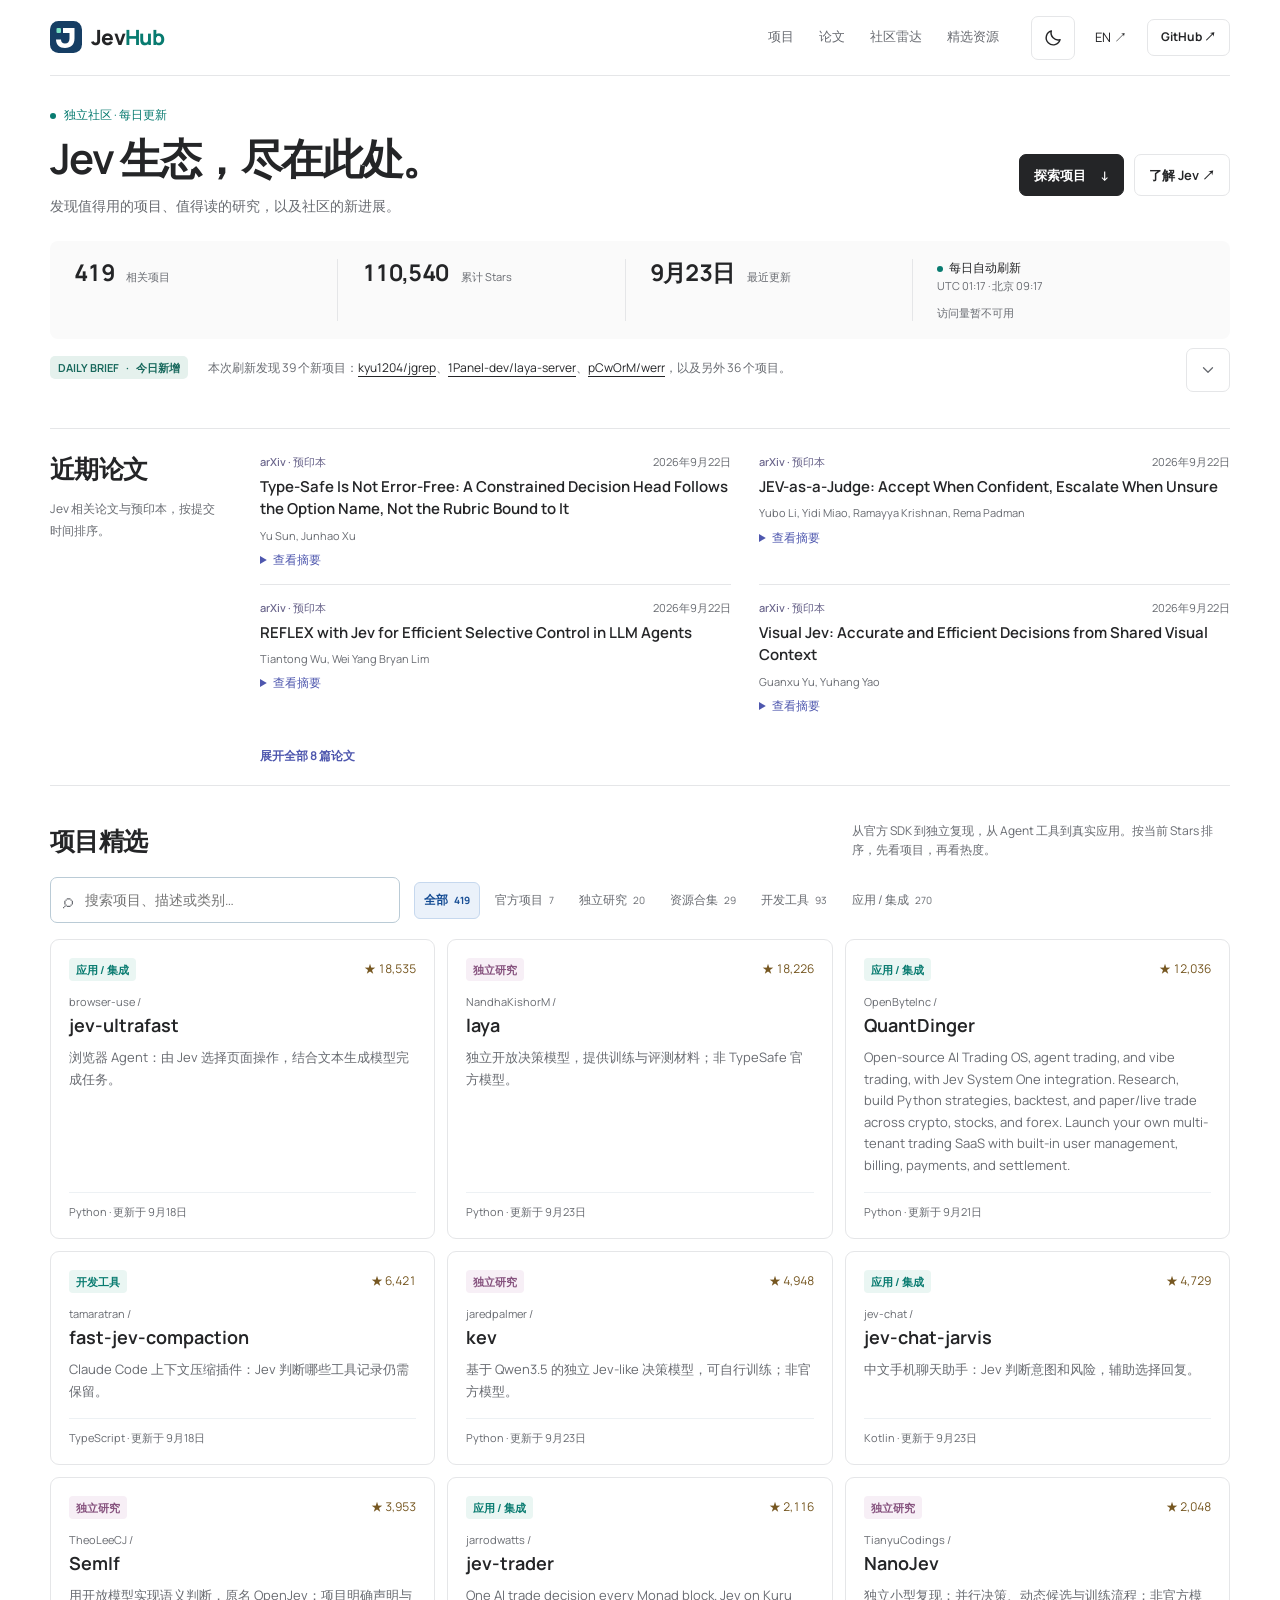
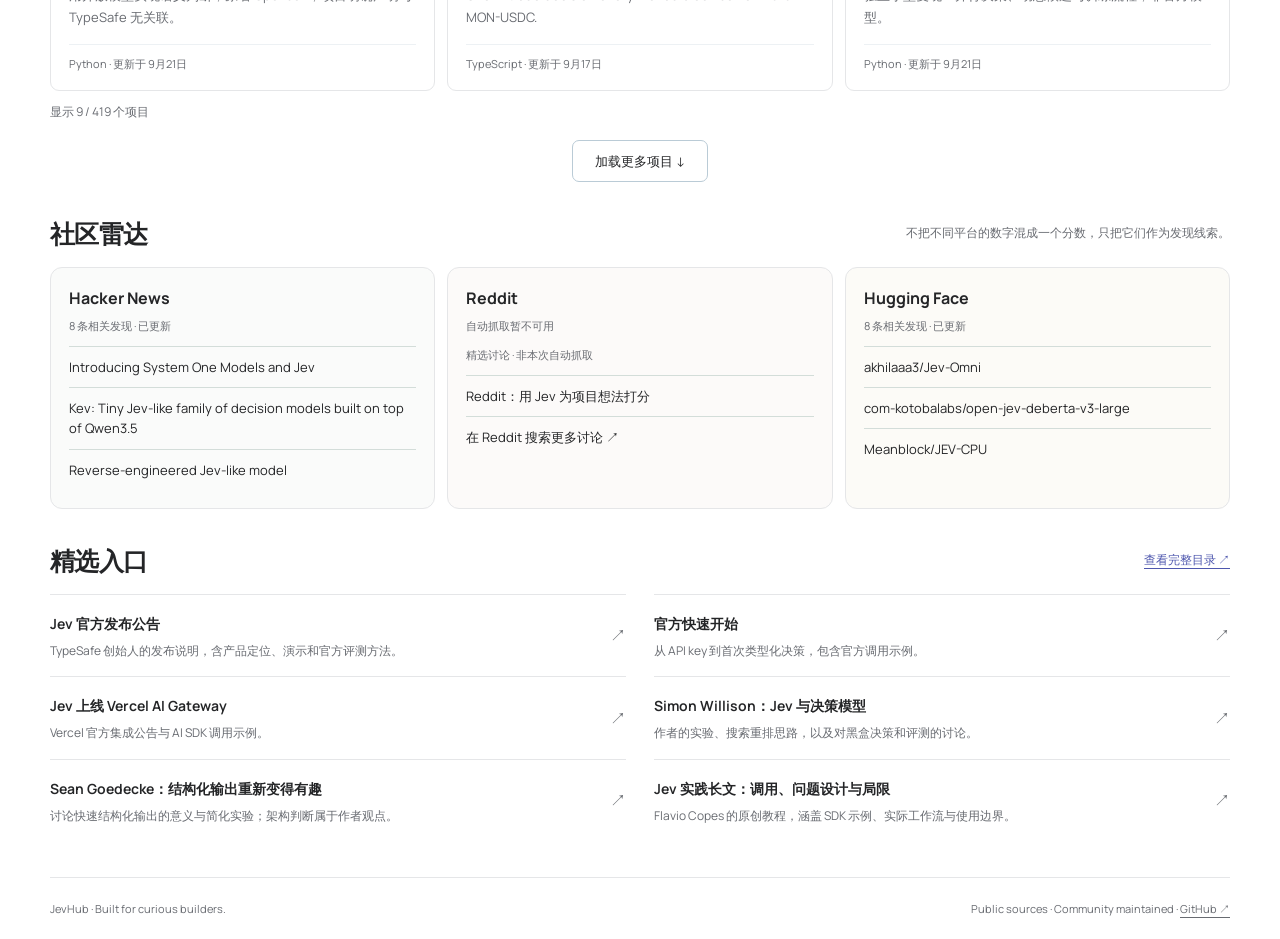
==== commit e33fc992: "feat: expand daily brief to show all new projects" ====
--- a/site/index.html
+++ b/site/index.html
@@ -45,7 +45,7 @@
 
       <section id="brief" class="brief shell" aria-label="每日新增简报">
         <div class="brief-kicker">DAILY BRIEF <span>·</span> 今日新增</div>
-        <p id="brief-text">下一次成功刷新后，这里会出现新增项目简报。</p>
+        <p id="brief-text">下一次成功刷新后，这里会出现新增项目简报。</p><button id="brief-toggle" class="brief-toggle" type="button" aria-expanded="false" aria-controls="brief-projects" aria-label="展开新增项目" title="展开新增项目" hidden><svg viewBox="0 0 24 24" aria-hidden="true"><path d="m6 9 6 6 6-6"/></svg></button><div id="brief-projects" class="brief-projects" hidden></div>
       </section>
 
       <section id="papers" class="papers-section">
--- a/site/styles.css
+++ b/site/styles.css
@@ -214,3 +214,23 @@
 [data-theme="dark"] .radar-card { background: #202724; }
 [data-theme="dark"] .radar-card:nth-child(2) { background: #292422; }
 [data-theme="dark"] .radar-card:nth-child(3) { background: #28271f; }
+
+.brief { display: grid; grid-template-columns: auto minmax(0, 1fr) 44px; align-items: start; gap: 12px 20px; }
+.brief > #brief-text { padding-top: 3px; }
+.brief-toggle { display: flex; align-items: center; justify-content: center; width: 44px; height: 44px; margin-top: -8px; padding: 12px; border: 1px solid var(--line); border-radius: 7px; background: transparent; color: var(--muted); }
+.brief-toggle:hover { color: var(--ink); background: var(--surface); }
+.brief-toggle svg { width: 18px; height: 18px; fill: none; stroke: currentColor; stroke-width: 1.7; stroke-linecap: round; stroke-linejoin: round; }
+.brief-toggle[aria-expanded="true"] svg { transform: rotate(180deg); }
+.brief-projects { grid-column: 1 / -1; display: grid; grid-template-columns: repeat(2, minmax(0, 1fr)); gap: 0 28px; padding: 0 16px; background: var(--surface); border: 1px solid var(--line); border-radius: 8px; }
+.brief-project { min-width: 0; padding: 14px 0; border-top: 1px solid var(--line); }
+.brief-project:nth-child(-n+2) { border-top: 0; }
+.brief-project > div { display: flex; justify-content: space-between; gap: 12px; }
+.brief-project a { font-size: 13px; font-weight: 650; overflow-wrap: anywhere; }
+.brief-project p { margin-top: 6px; font-size: 12px; line-height: 1.7; }
+@media (max-width: 600px) {
+  .brief { grid-template-columns: minmax(0, 1fr) 44px; gap: 8px; }
+  .brief-toggle { grid-column: 2; grid-row: 1; }
+  .brief > #brief-text { grid-column: 1 / -1; margin-top: 0; }
+  .brief-projects { grid-template-columns: minmax(0, 1fr); }
+  .brief-project:nth-child(2) { border-top: 1px solid var(--line); }
+}
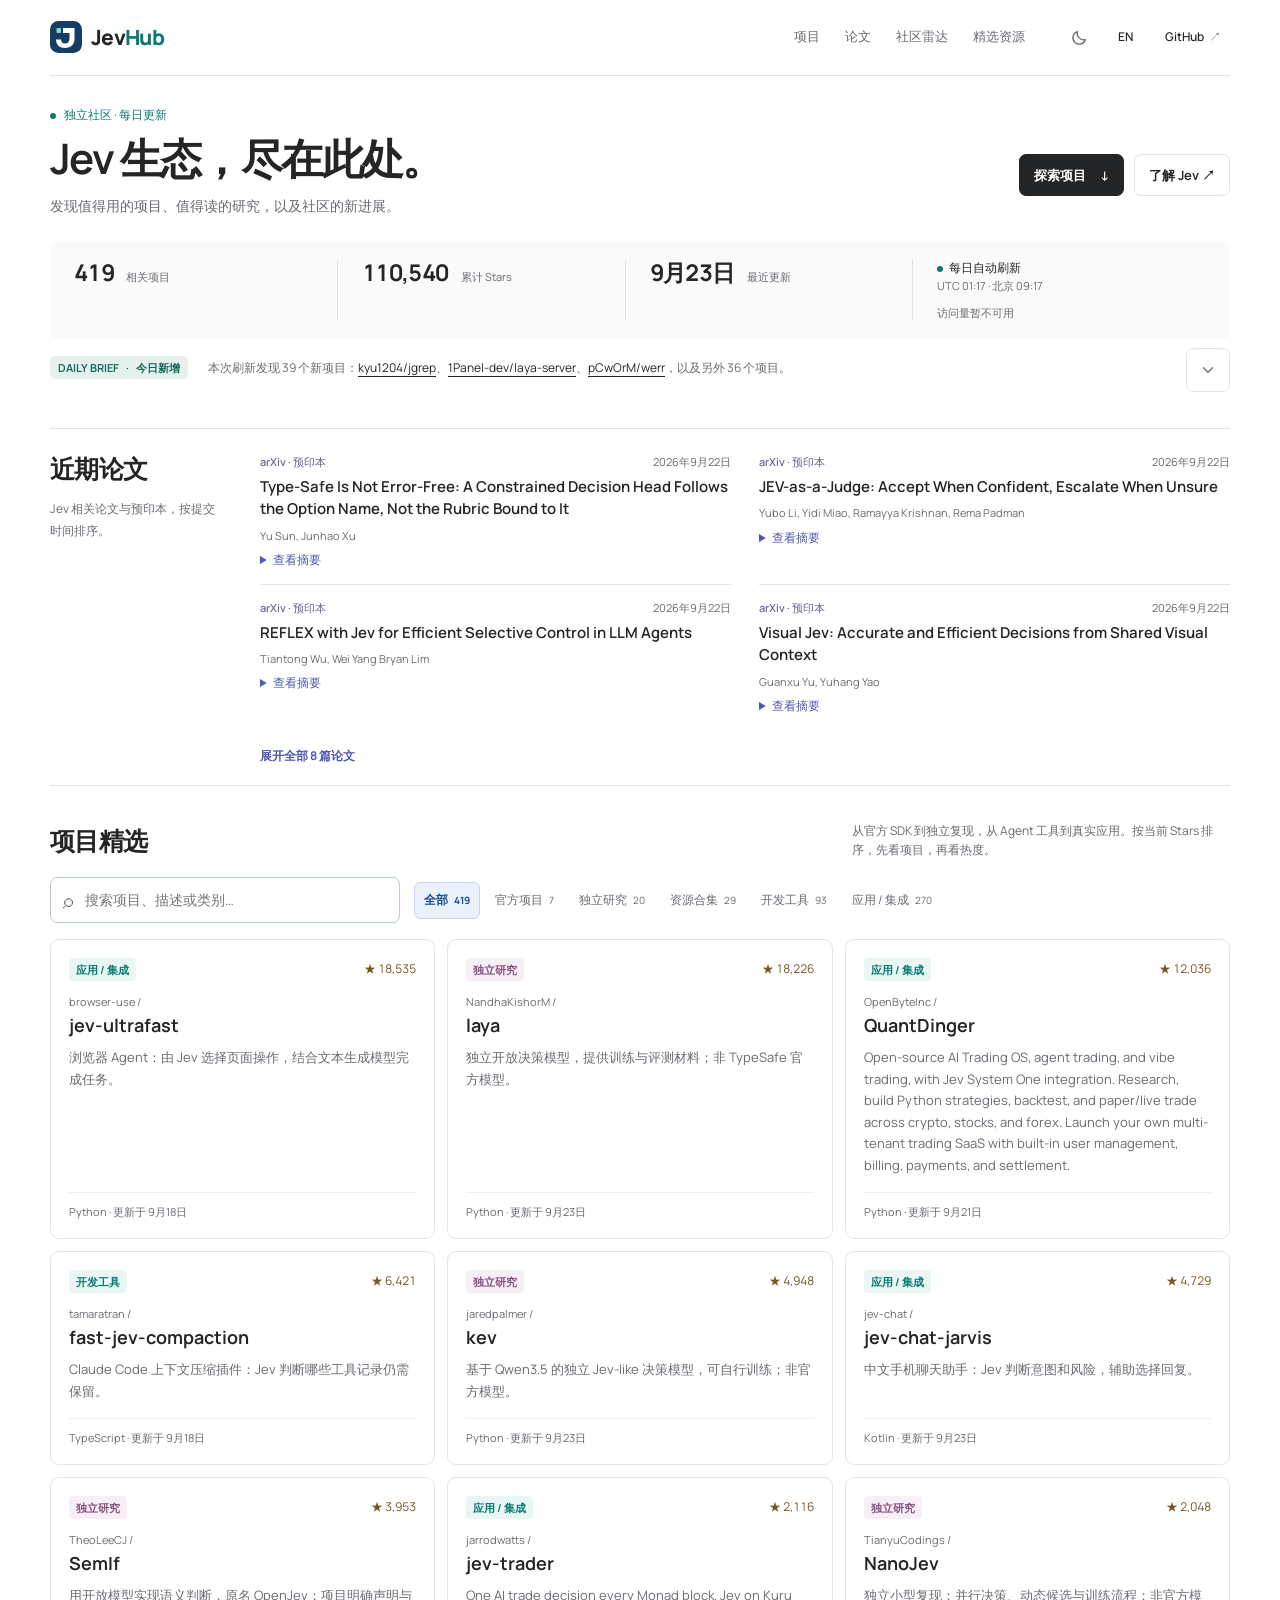
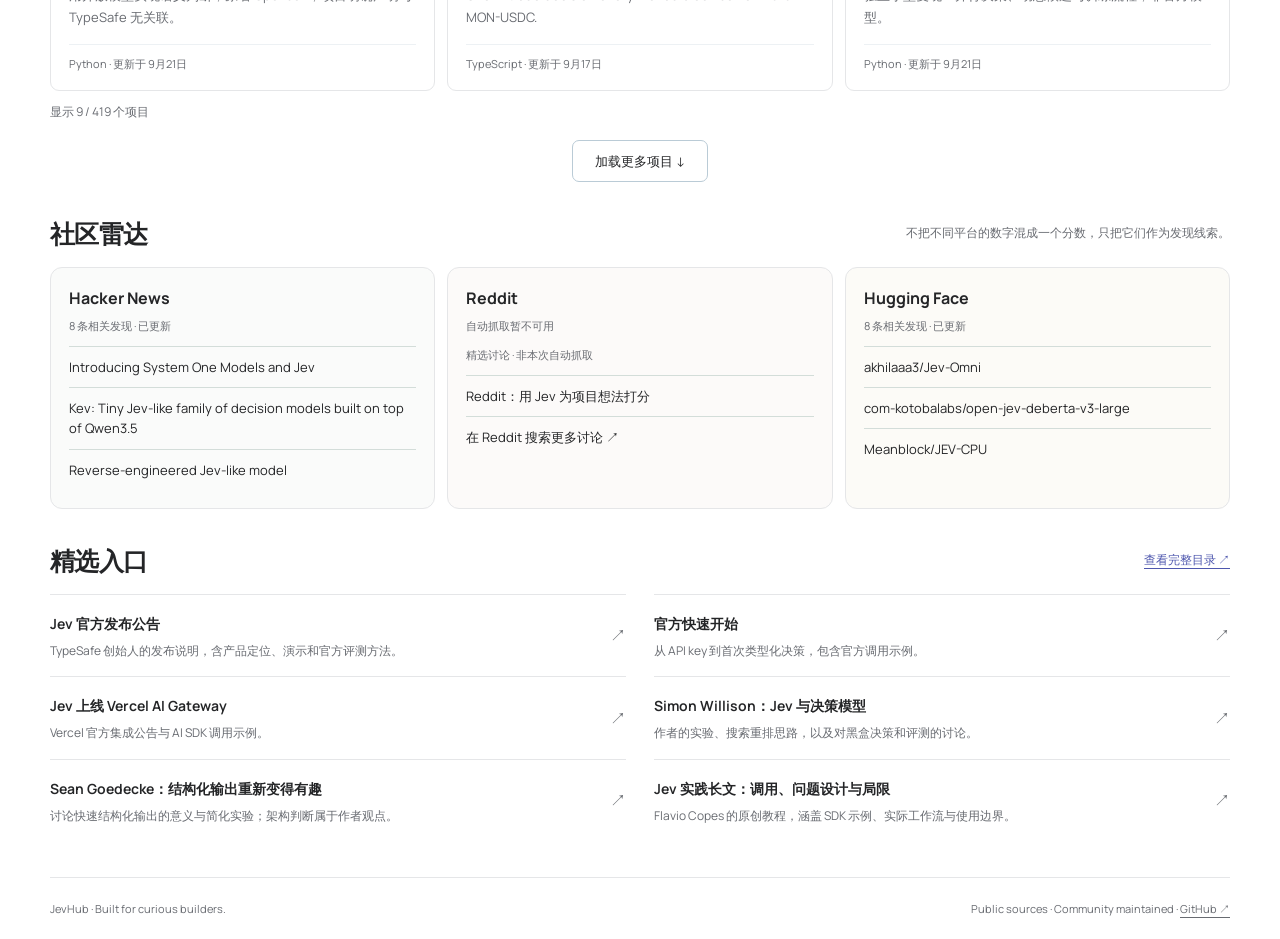
==== commit a1521264: "design: unify header utility controls" ====
--- a/site/index.html
+++ b/site/index.html
@@ -23,7 +23,7 @@
         <a href="#radar">社区雷达</a>
         <a href="#resources">精选资源</a>
       </nav>
-      <div class="top-actions"><button class="theme-toggle" type="button" aria-label="切换到夜间模式" title="切换到夜间模式" aria-pressed="false"><svg class="theme-moon" viewBox="0 0 24 24" aria-hidden="true"><path d="M20.5 14A8.5 8.5 0 0 1 10 3.5 8.5 8.5 0 1 0 20.5 14Z"/></svg><svg class="theme-sun" viewBox="0 0 24 24" aria-hidden="true"><circle cx="12" cy="12" r="4"/><path d="M12 2v2m0 16v2M2 12h2m16 0h2M5 5l1.5 1.5m11 11L19 19M5 19l1.5-1.5m11-11L19 5"/></svg></button><a class="language" href="en/">EN <span>↗</span></a><a class="repo-link" href="https://github.com/frontierlabai/JevHub" target="_blank" rel="noreferrer">GitHub <span>↗</span></a></div>
+      <div class="top-actions"><button class="theme-toggle" type="button" aria-label="切换到夜间模式" title="切换到夜间模式" aria-pressed="false"><svg class="theme-moon" viewBox="0 0 24 24" aria-hidden="true"><path d="M20.5 14A8.5 8.5 0 0 1 10 3.5 8.5 8.5 0 1 0 20.5 14Z"/></svg><svg class="theme-sun" viewBox="0 0 24 24" aria-hidden="true"><circle cx="12" cy="12" r="4"/><path d="M12 2v2m0 16v2M2 12h2m16 0h2M5 5l1.5 1.5m11 11L19 19M5 19l1.5-1.5m11-11L19 5"/></svg></button><a class="language" href="en/">EN</a><a class="repo-link" href="https://github.com/frontierlabai/JevHub" target="_blank" rel="noreferrer">GitHub <span>↗</span></a></div>
     </header>
 
     <main id="top">
--- a/site/styles.css
+++ b/site/styles.css
@@ -31,10 +31,11 @@
 nav a { font-size: 13px; text-decoration: none; color: var(--muted); padding-block: 12px; border-bottom: 2px solid transparent; }
 nav a[aria-current="location"] { color: var(--ink); border-bottom-color: var(--teal); }
 nav a:hover, .language:hover { color: var(--blue); }
-.top-actions { display: flex; align-items: center; gap: 20px; }
-.language { text-decoration: none; font-size: 13px; }
-.repo-link { padding: 8px 13px; border: 1px solid var(--line); border-radius: 7px; font-size: 12px; text-decoration: none; font-weight: 700; }
-.repo-link:hover { background: var(--surface); }
+.top-actions { display: flex; align-items: center; gap: 2px; }
+.language { display: inline-flex; align-items: center; justify-content: center; min-width: 44px; height: 44px; padding: 0 8px; border-radius: 6px; text-decoration: none; font-size: 12px; font-weight: 550; }
+.repo-link { display: inline-flex; align-items: center; gap: 5px; height: 44px; margin-left: 7px; padding: 0 9px; border: 0; border-radius: 6px; font-size: 12px; text-decoration: none; font-weight: 550; }
+.repo-link span { color: var(--muted); font-size: 12px; }
+.repo-link:hover, .language:hover { background: var(--surface); }
 .hero { padding-block: 30px 24px; }
 .hero-copy { display: grid; grid-template-columns: minmax(0, 1fr) auto; column-gap: 24px; }
 .eyebrow { margin: 0 0 8px; font-size: 12px; color: var(--teal); }
@@ -145,7 +146,7 @@
 @media (max-width: 600px) {
   .shell { width: calc(100% - 32px); }
   .brand { font-size: 20px; }.brand-logo { width: 28px; height: 28px; }
-  .top-actions { gap: 8px; }
+  .top-actions { gap: 2px; }
   nav { justify-content: space-between; gap: 8px; }
   nav a { font-size: 12px; }
   .hero { padding-block: 22px; }
@@ -185,9 +186,9 @@
 }
 
 /* The two themes share layout and category meanings. */
-.theme-toggle { display: inline-flex; align-items: center; justify-content: center; flex-shrink: 0; width: 44px; height: 44px; padding: 11px; border: 1px solid var(--line); border-radius: 7px; color: var(--ink); background: transparent; }
+.theme-toggle { display: inline-flex; align-items: center; justify-content: center; flex-shrink: 0; width: 44px; height: 44px; padding: 13px; border: 0; border-radius: 6px; color: var(--muted); background: transparent; }
 .theme-toggle:hover { background: var(--surface); }
-.theme-toggle svg { width: 20px; height: 20px; fill: none; stroke: currentColor; stroke-width: 1.7; stroke-linecap: round; stroke-linejoin: round; }
+.theme-toggle svg { width: 18px; height: 18px; fill: none; stroke: currentColor; stroke-width: 1.7; stroke-linecap: round; stroke-linejoin: round; }
 .theme-toggle .theme-sun { display: none; }
 :root[data-theme="dark"] { color-scheme: dark; --page: #181a1e; --ink: #eaebee; --muted: #a8adb7; --line: #343840; --surface: #25282e; --blue: #aab3ff; --teal: #7dd6c5; --berry: #d4abd0; --amber: #e3c18a; }
 [data-theme="dark"] .theme-moon { display: none; }
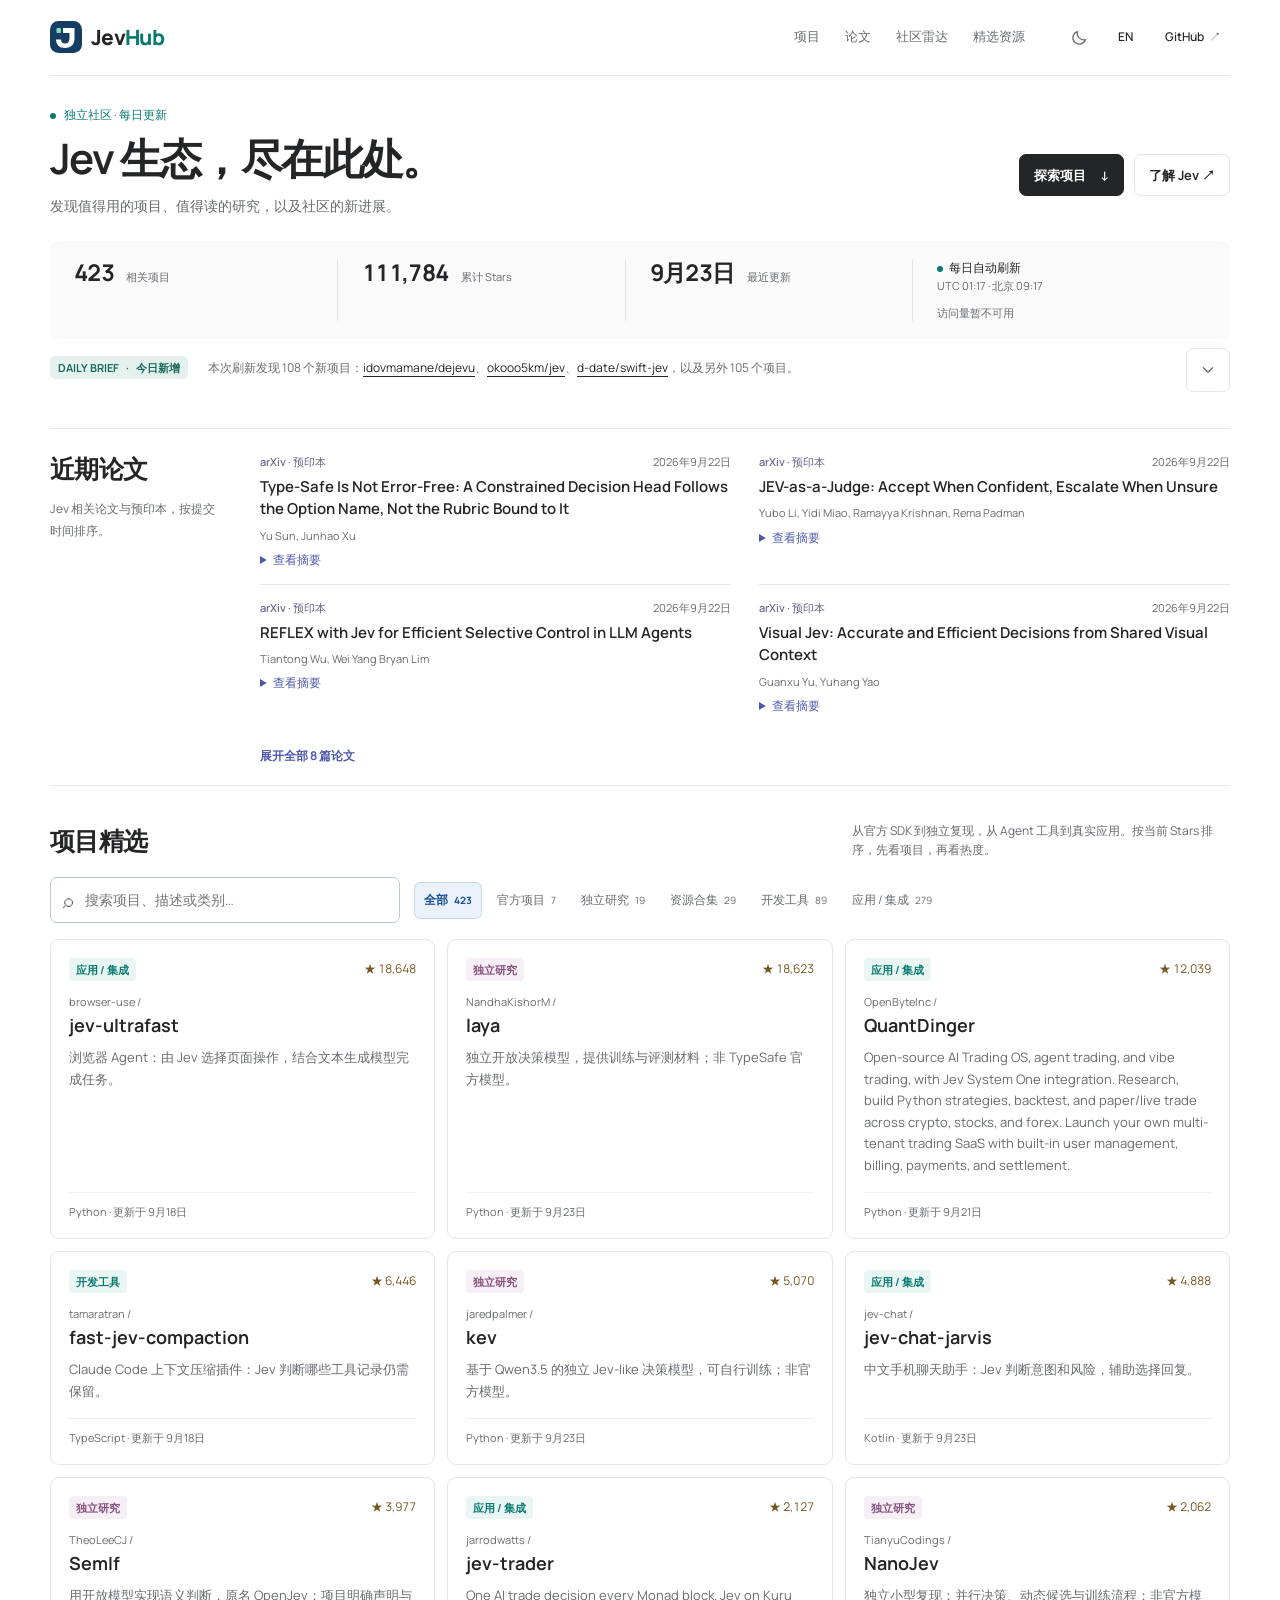
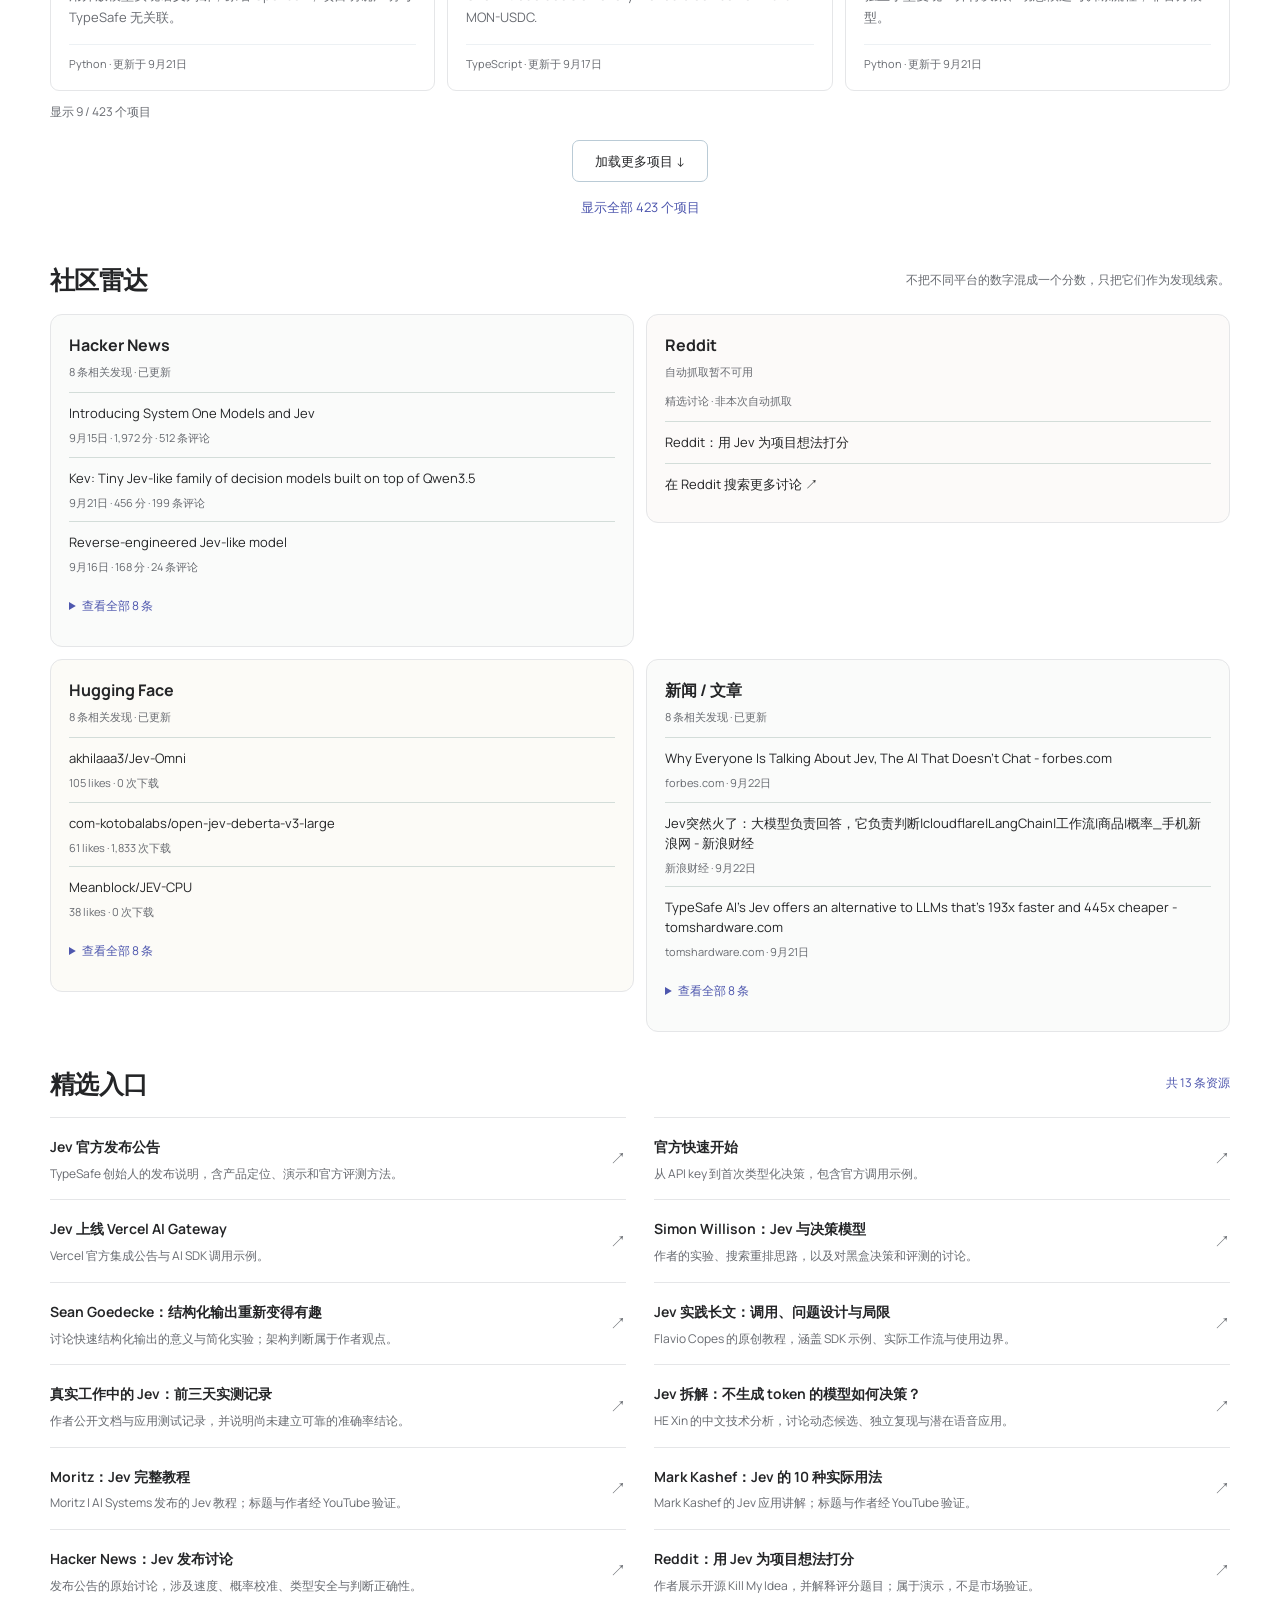
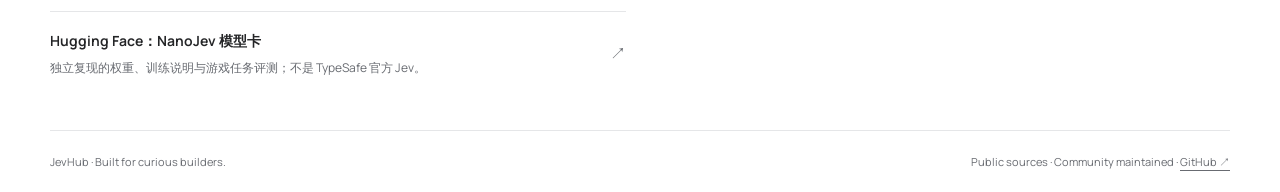
==== commit 837fceb8: "feat: make full discovery directory available on the website" ====
--- a/site/index.html
+++ b/site/index.html
@@ -57,7 +57,7 @@
         <div class="toolbar"><label class="search"><span>⌕</span><input id="search" aria-label="搜索项目" type="search" placeholder="搜索项目、描述或类别…" /></label><div id="filters" class="filters" role="group" aria-label="项目类别"></div></div>
         <div id="projects-grid" class="project-grid" aria-live="polite"></div>
         <p id="project-results" class="result-count" aria-live="polite"></p>
-        <button hidden id="load-more" class="load-more" type="button">加载更多项目 <span>↓</span></button>
+        <button hidden id="load-more" class="load-more" type="button">加载更多项目 <span>↓</span></button><button hidden id="show-all-projects" class="load-more" type="button">显示全部项目</button>
       </section>
 
       <section id="radar" class="section shell split-section">
@@ -66,7 +66,7 @@
       </section>
 
       <section id="resources" class="section shell resources-section">
-        <div class="section-heading compact"><div><h2>精选入口</h2></div><a class="text-link" href="https://github.com/frontierlabai/JevHub#curated-resources">查看完整目录 ↗</a></div>
+        <div class="section-heading compact"><div><h2>精选入口</h2></div><span id="resources-count" class="text-link"></span></div>
         <div id="resources-list" class="resources-list"></div>
       </section>
     </main>
--- a/site/styles.css
+++ b/site/styles.css
@@ -235,3 +235,10 @@
   .brief-projects { grid-template-columns: minmax(0, 1fr); }
   .brief-project:nth-child(2) { border-top: 1px solid var(--line); }
 }
+
+#show-all-projects { border-color: transparent; margin-top: 4px; color: var(--blue); }
+.radar-grid { grid-template-columns: repeat(2, minmax(0, 1fr)); align-items: start; }
+.radar-entry p { margin: -4px 0 10px; color: var(--muted); font-size: 11px; overflow-wrap: anywhere; }
+.radar-more summary { padding-block: 12px; color: var(--blue); font-size: 12px; }
+.retry-data { padding: 8px 12px; border: 1px solid var(--line); border-radius: 6px; background: var(--surface); color: var(--ink); }
+@media (max-width: 600px) { .radar-grid { grid-template-columns: minmax(0, 1fr); } }
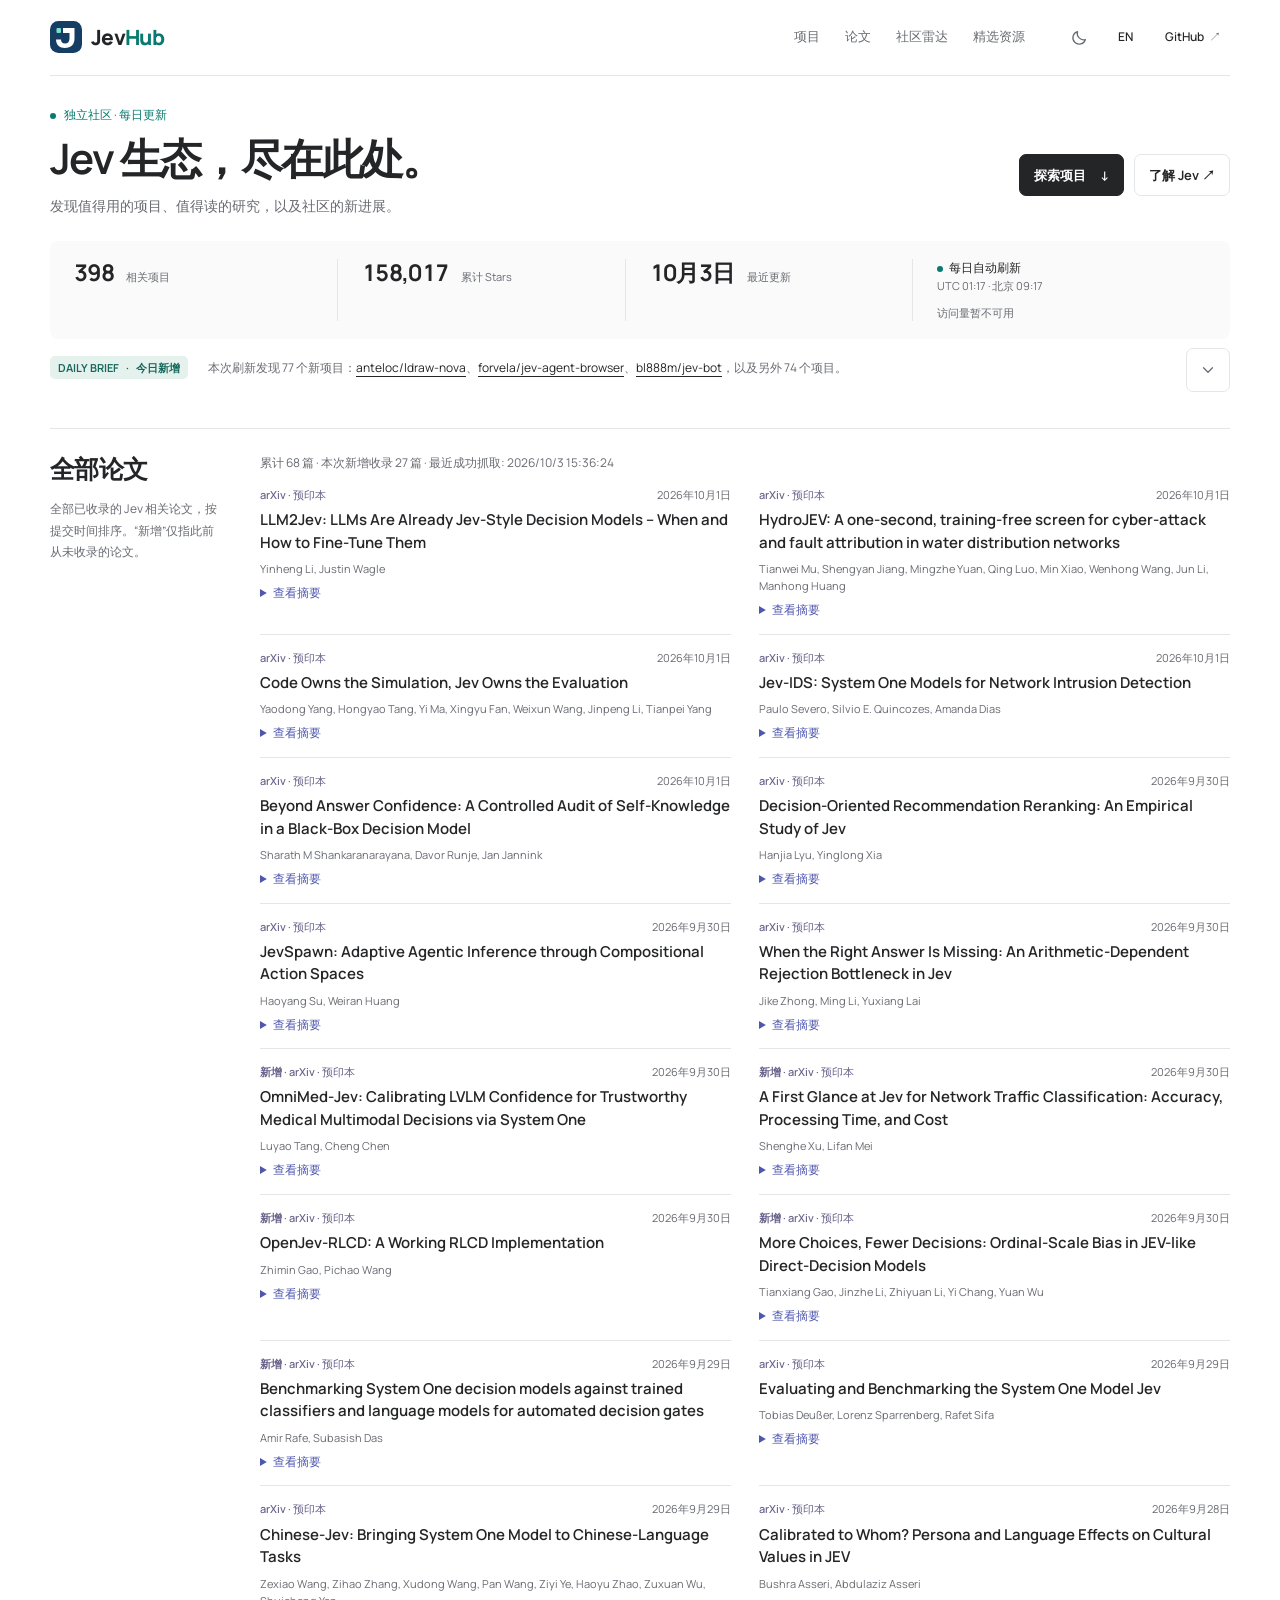
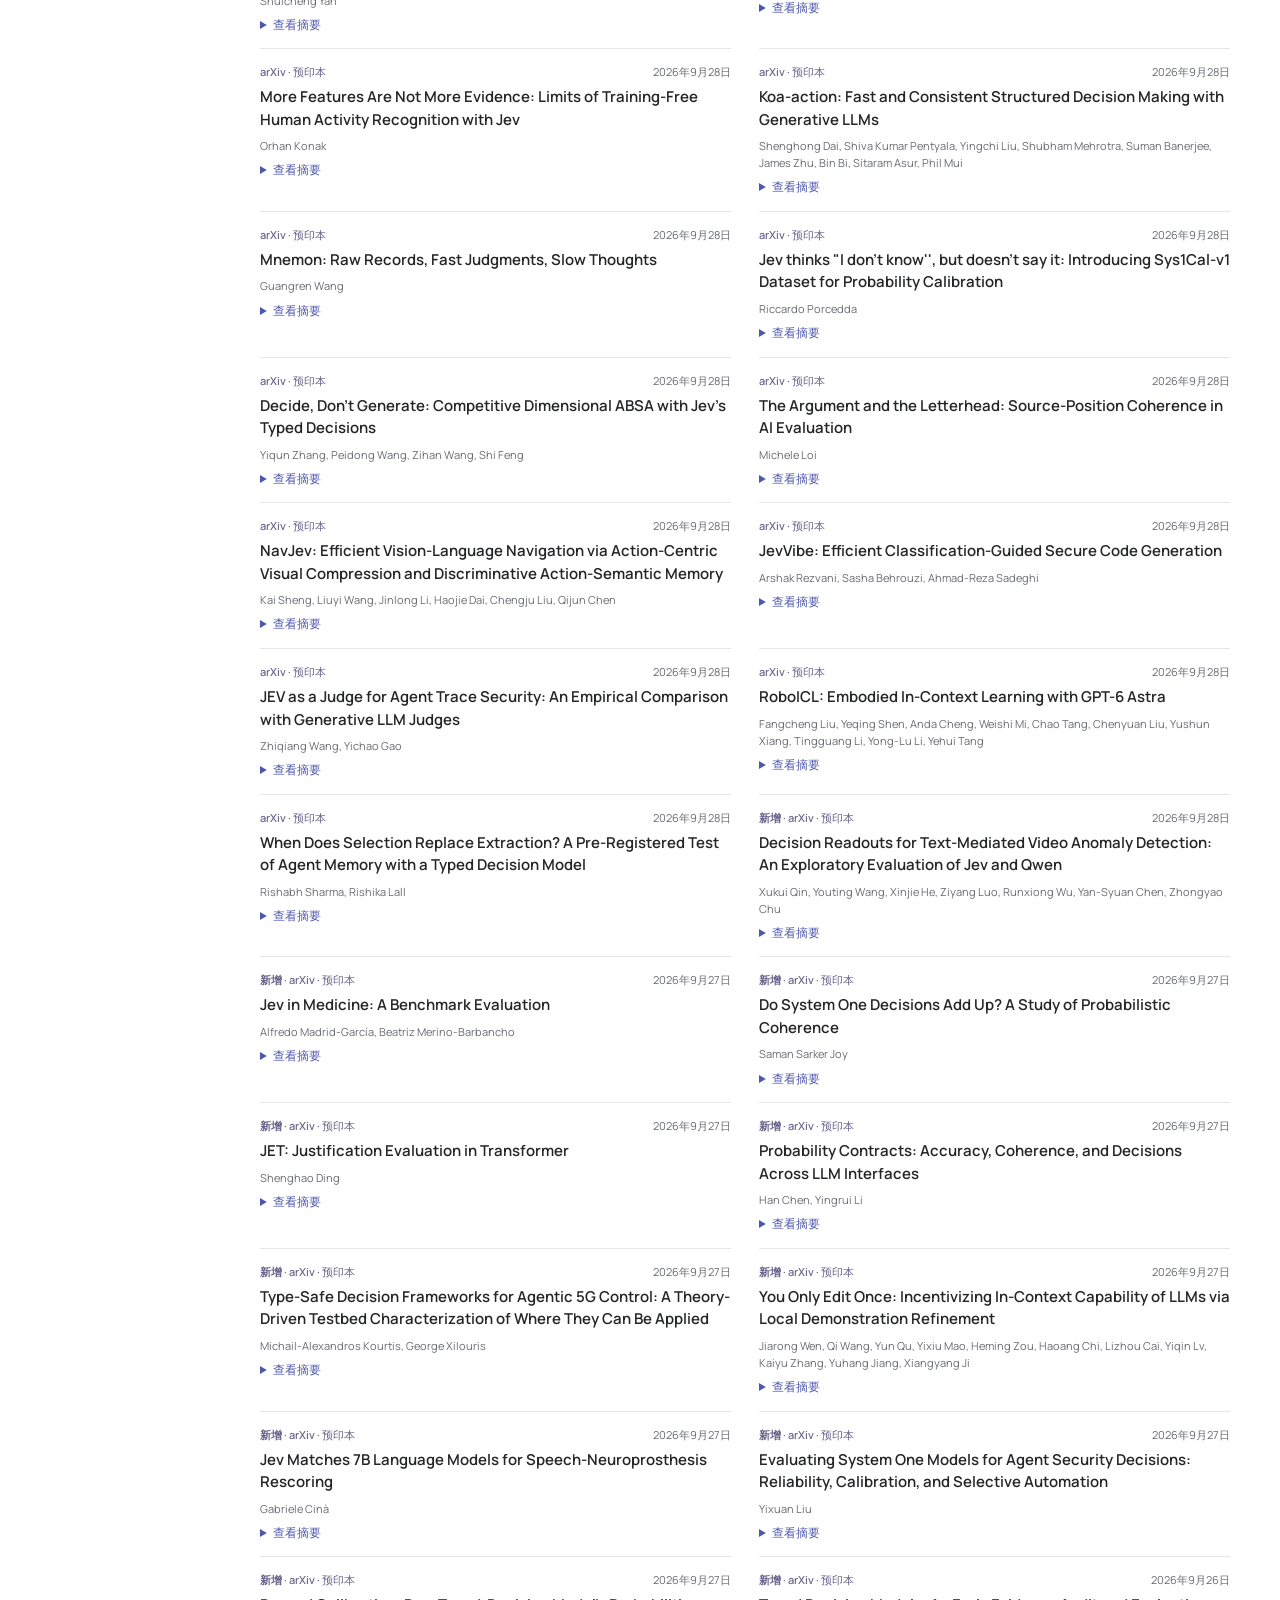
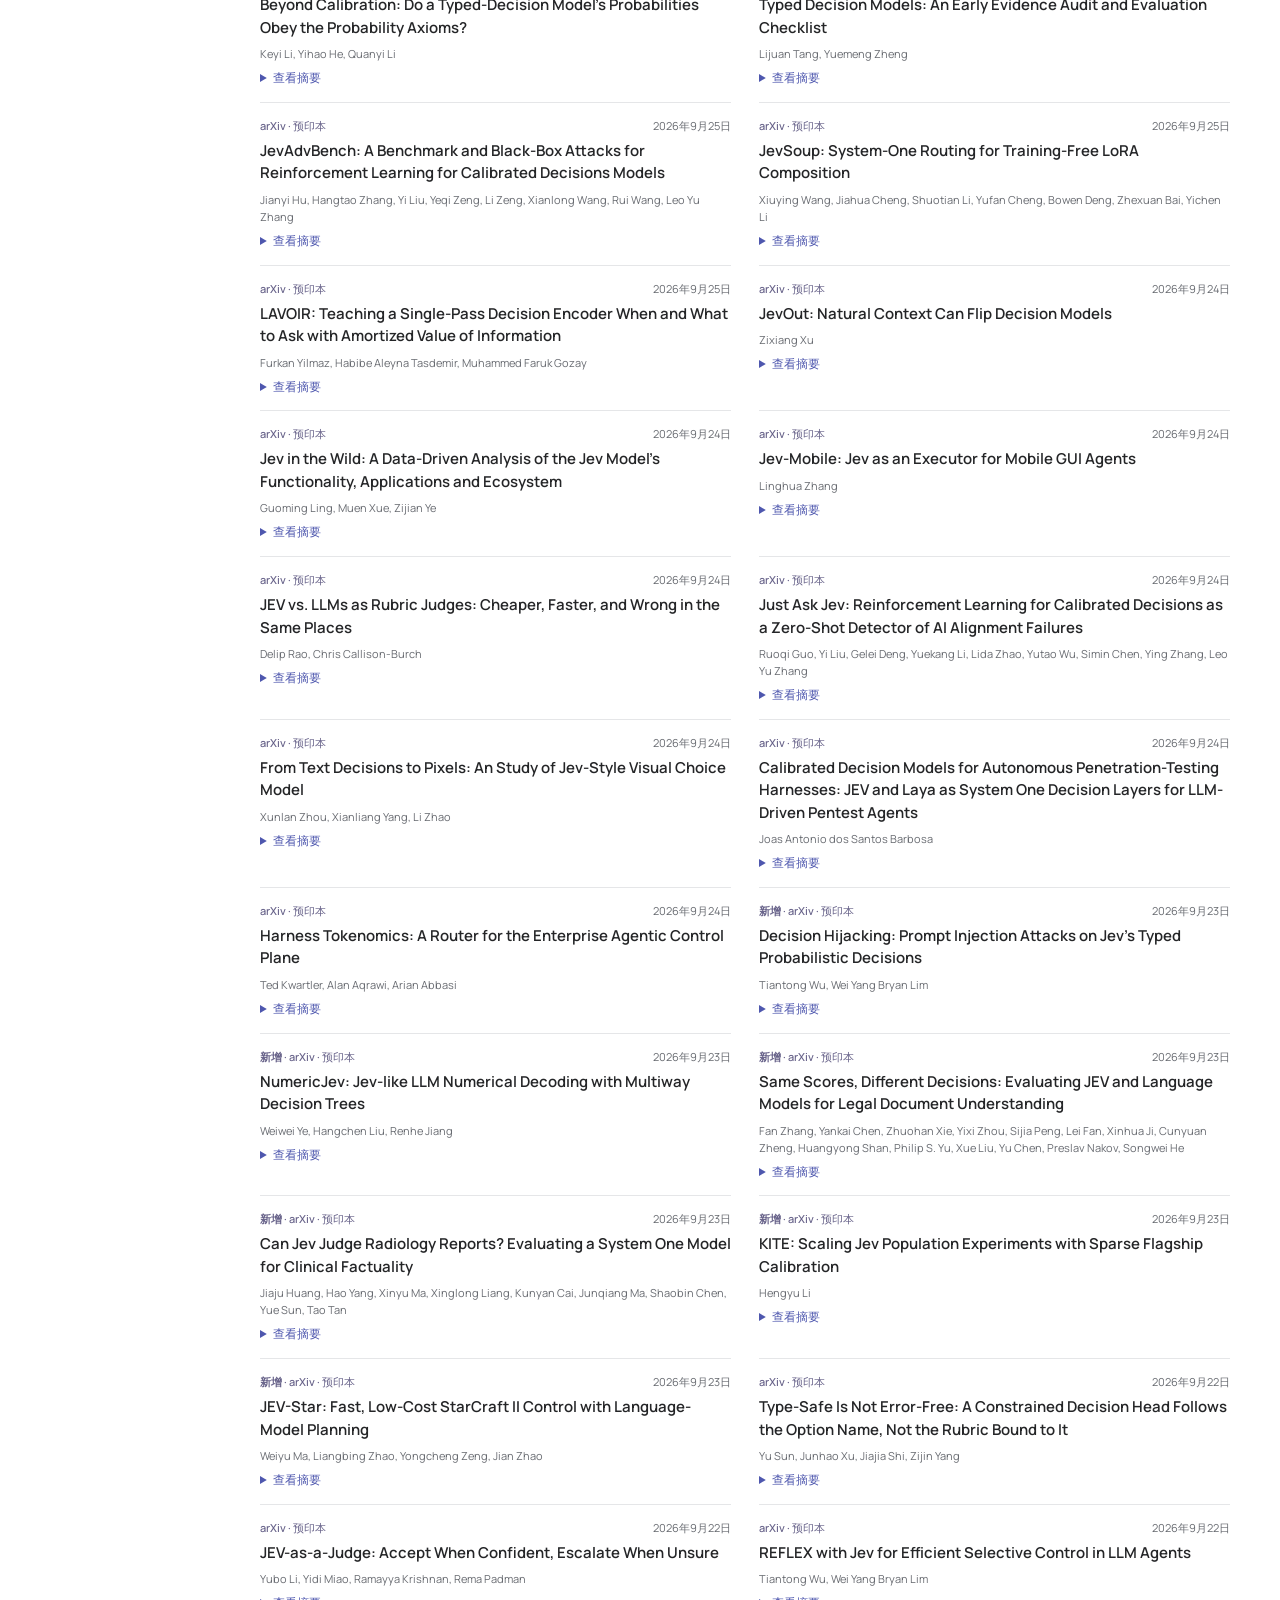
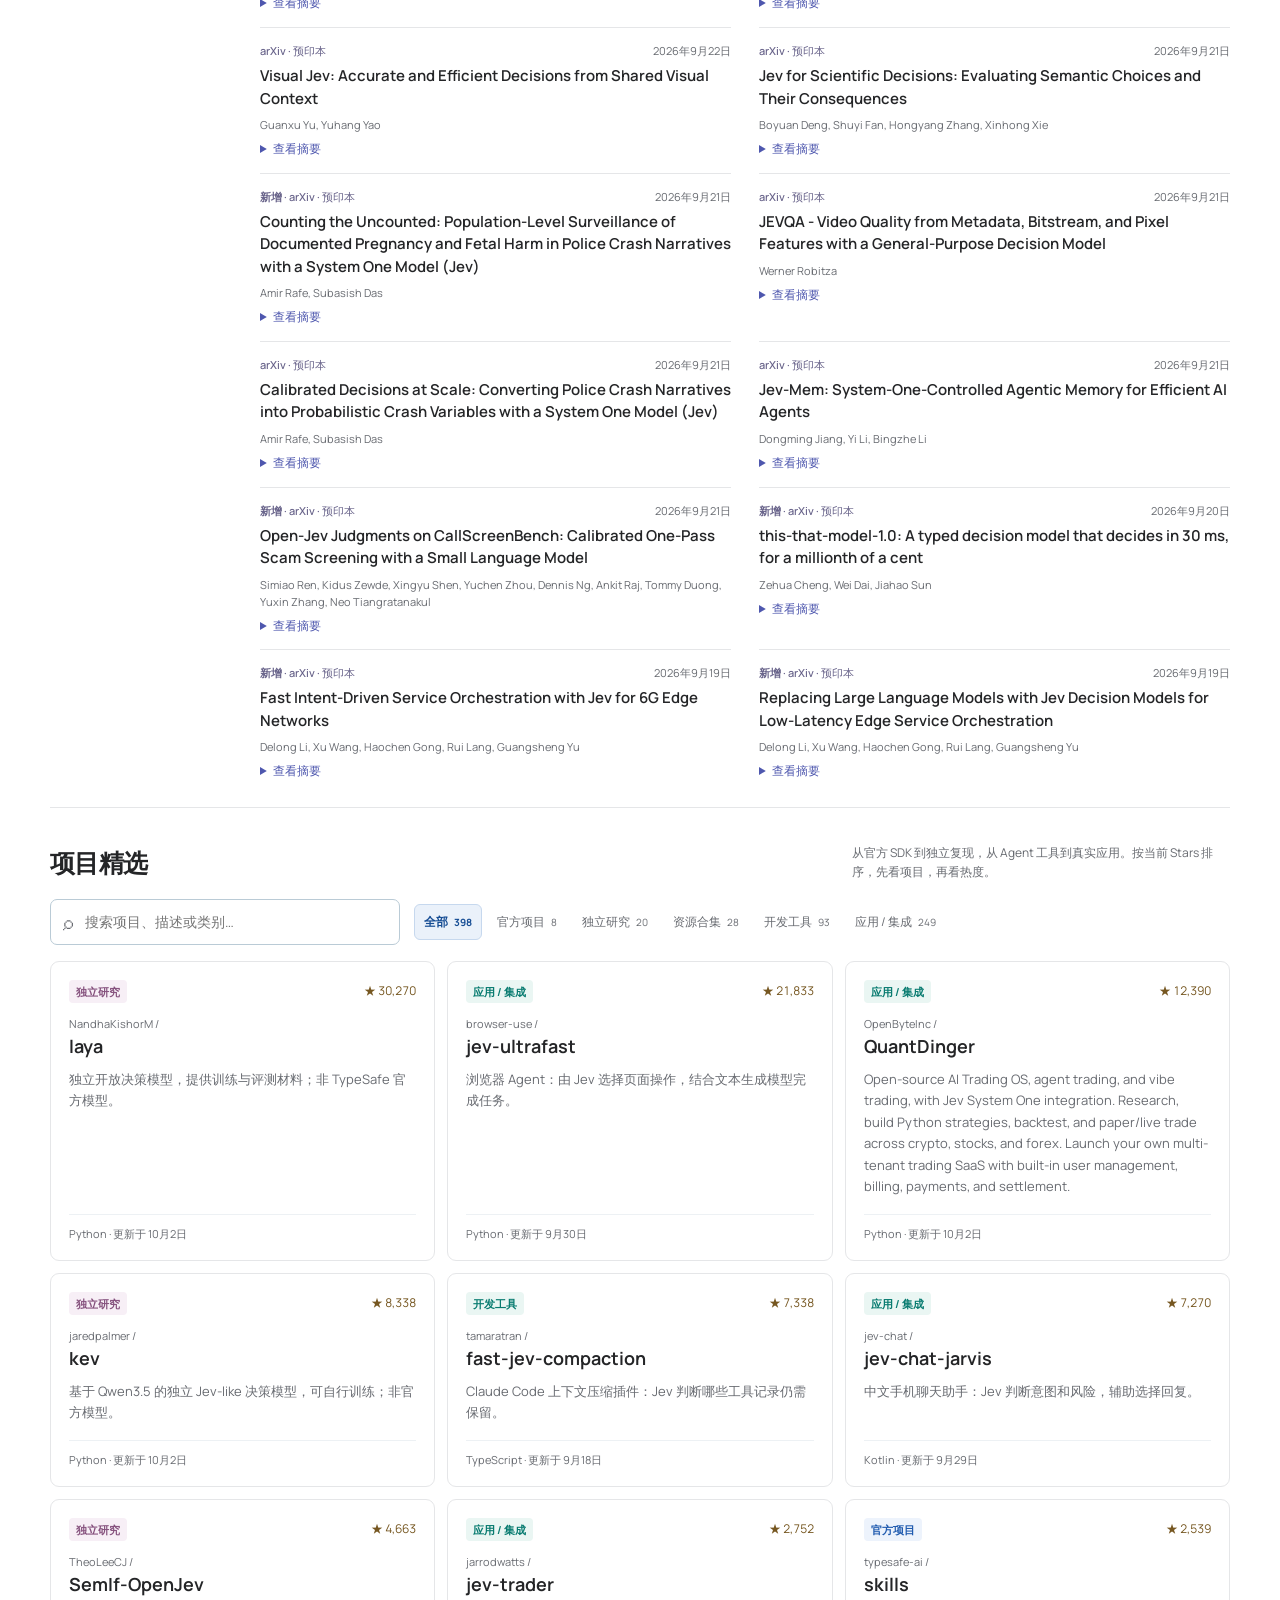
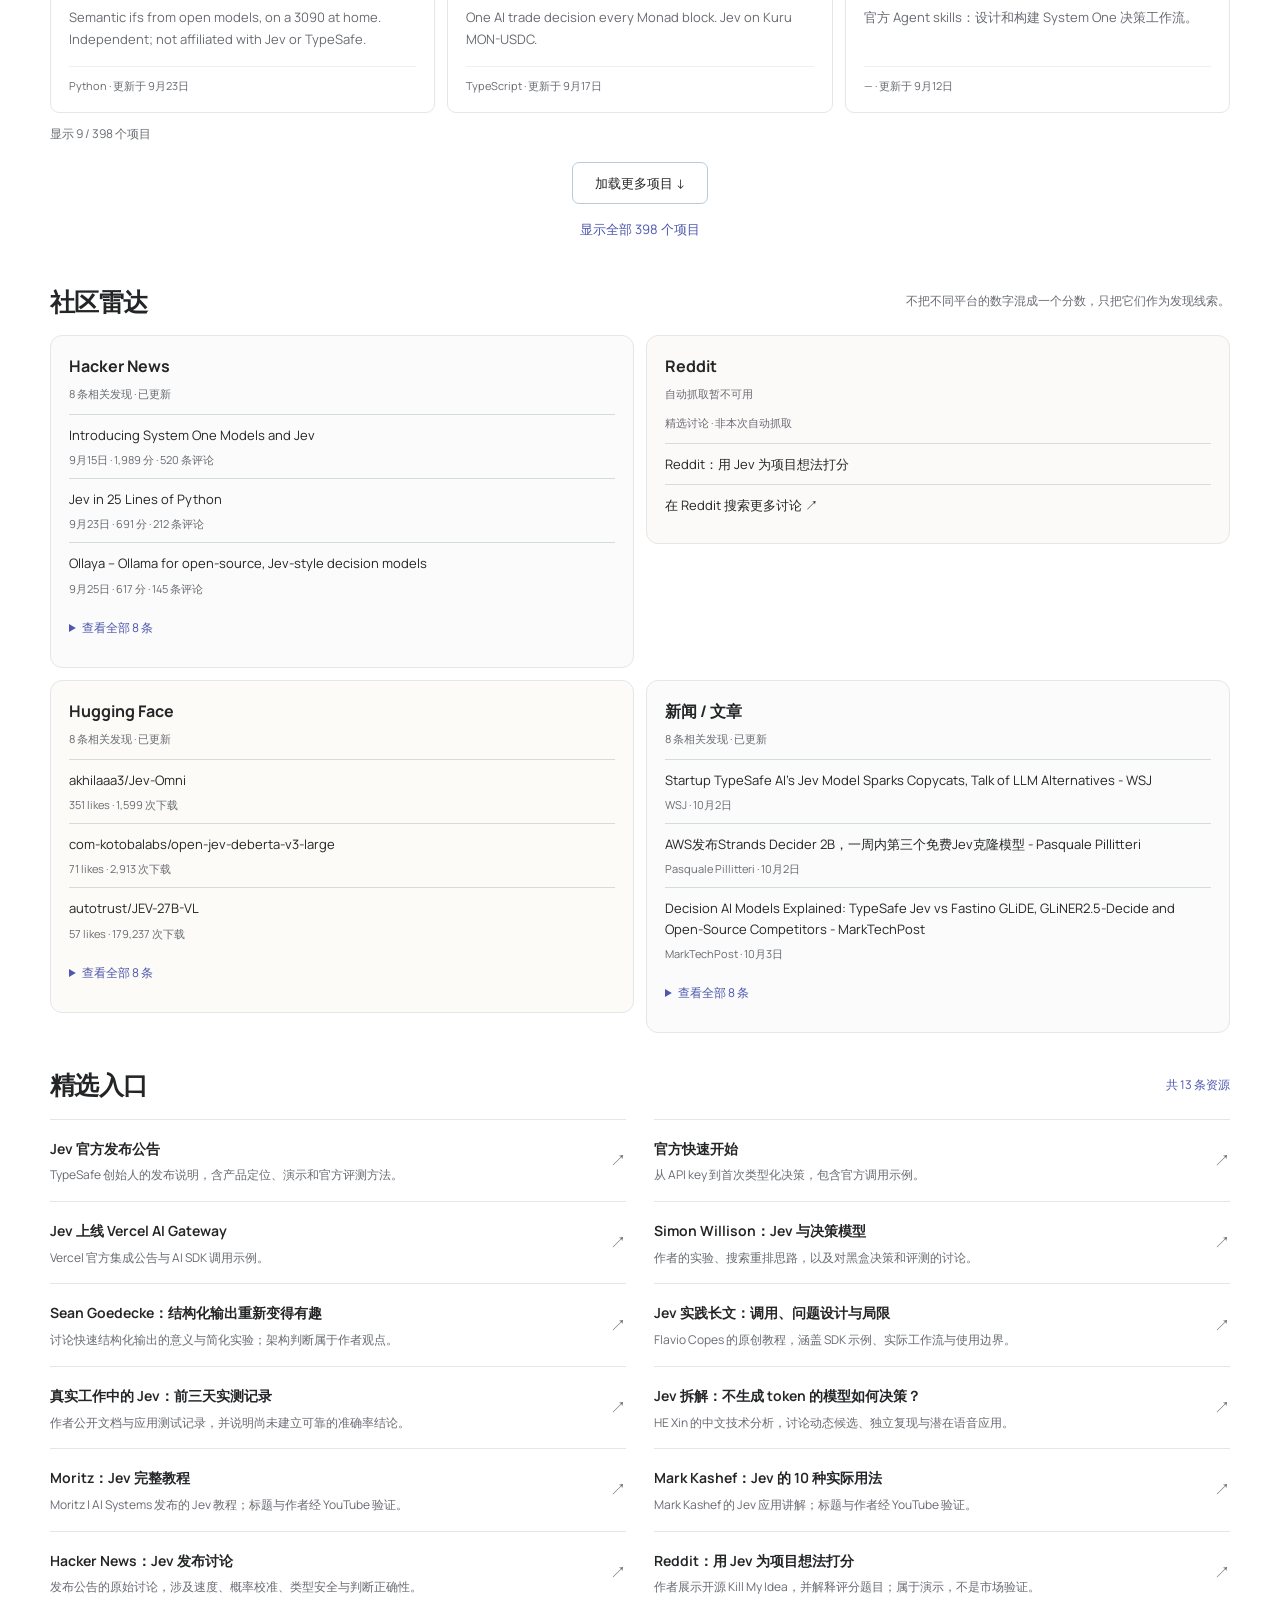
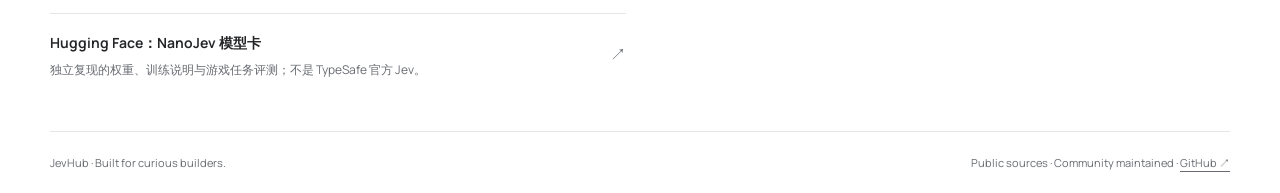
==== commit 6bb009f8: "fix: retain all arXiv papers and deduplicate new discoveries" ====
--- a/site/index.html
+++ b/site/index.html
@@ -49,7 +49,7 @@
       </section>
 
       <section id="papers" class="papers-section">
-        <div class="shell"><div class="section-heading compact"><div><h2>近期论文</h2></div><p class="section-intro">Jev 相关论文与预印本，按提交时间排序。</p></div><div id="papers-list" class="papers-list"></div><button id="papers-more" class="papers-more" type="button" aria-expanded="false" aria-controls="papers-list" hidden>展开全部论文</button></div>
+        <div class="shell"><div class="section-heading compact"><div><h2>全部论文</h2></div><p class="section-intro">全部已收录的 Jev 相关论文，按提交时间排序。“新增”仅指此前从未收录的论文。</p></div><p id="papers-status" class="papers-status" aria-live="polite"></p><div id="papers-list" class="papers-list"></div></div>
       </section>
 
       <section id="projects" class="section shell">
--- a/site/styles.css
+++ b/site/styles.css
@@ -68,7 +68,9 @@
 .papers-section > .shell { display: grid; grid-template-columns: 180px minmax(0, 1fr); column-gap: 30px; border-top: 1px solid var(--line); border-bottom: 1px solid var(--line); padding-block: 24px 12px; }
 .papers-section .section-heading { display: block; margin: 0; }
 .papers-section .section-intro { margin-top: 14px; max-width: 24ch; line-height: 1.8; }
-.papers-section .papers-more { grid-column: 2; justify-self: start; }
+.papers-status { grid-column: 2; margin: 0 0 14px; color: var(--muted); font-size: 12px; line-height: 1.6; }
+.papers-section .section-heading { grid-row: 1 / span 2; }
+.papers-list { grid-column: 2; }
 
 .papers-section h2 { color: var(--ink); }
 .papers-section .section-intro, .papers-section .empty { color: var(--muted); }
@@ -83,8 +85,6 @@
 .paper p { margin: 6px 0 0; color: var(--muted); font-size: 11px; overflow-wrap: anywhere; }
 .paper details { margin-top: 7px; font-size: 12px; color: var(--blue); }
 .paper details p { font-size: 13px; line-height: 1.7; padding: 12px 14px; background: #f6f5fa; border-radius: 7px; }
-.papers-more { border: 0; background: transparent; color: var(--blue); padding: 10px 0 0; font-size: 12px; font-weight: 650; min-height: 44px; }
-.papers-more:hover { text-decoration: underline; }
 .toolbar { display: flex; flex-wrap: wrap; gap: 14px; align-items: center; margin-bottom: 16px; }
 .search { display: flex; align-items: center; gap: 10px; flex: 1 1 260px; max-width: 350px; border: 1px solid #bacbd6; border-radius: 7px; padding: 10px 12px; background: var(--page); }
 .search:focus-within { border-color: var(--blue); outline: 2px solid #c8dcf5; }
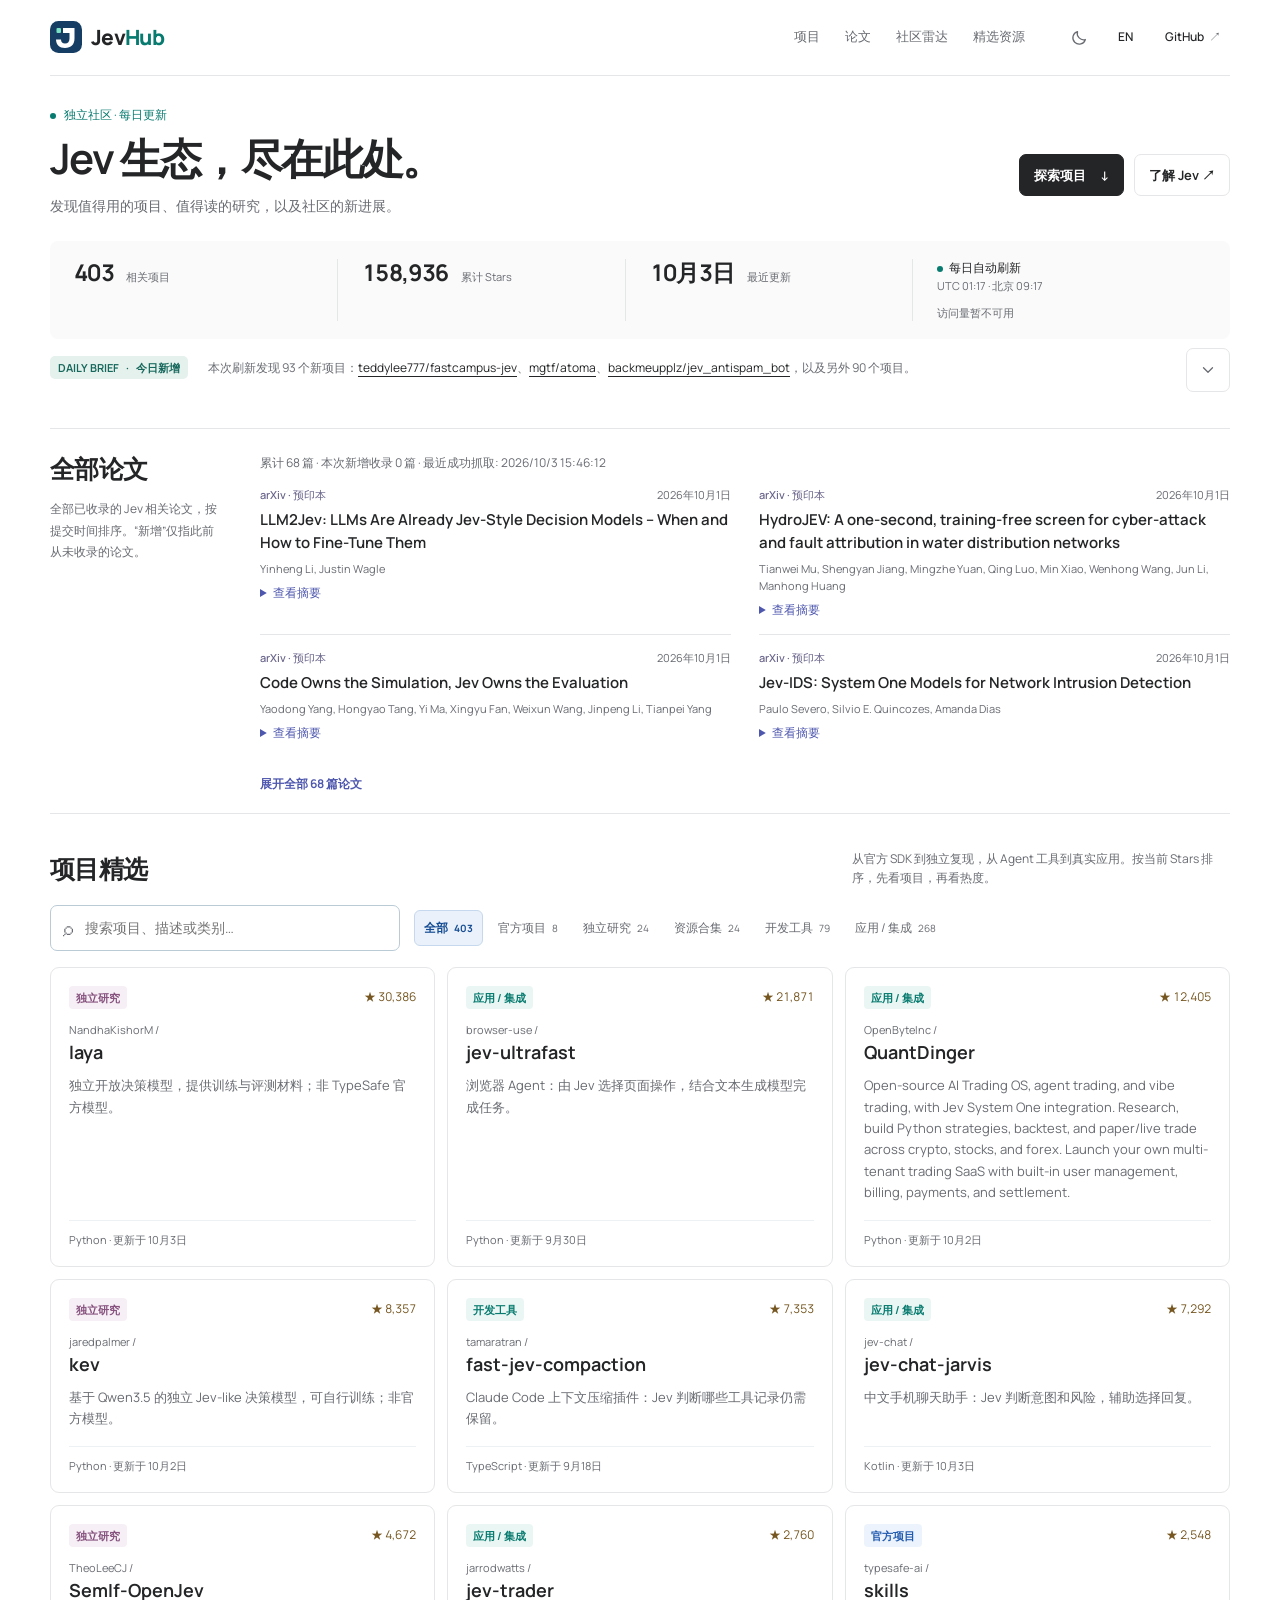
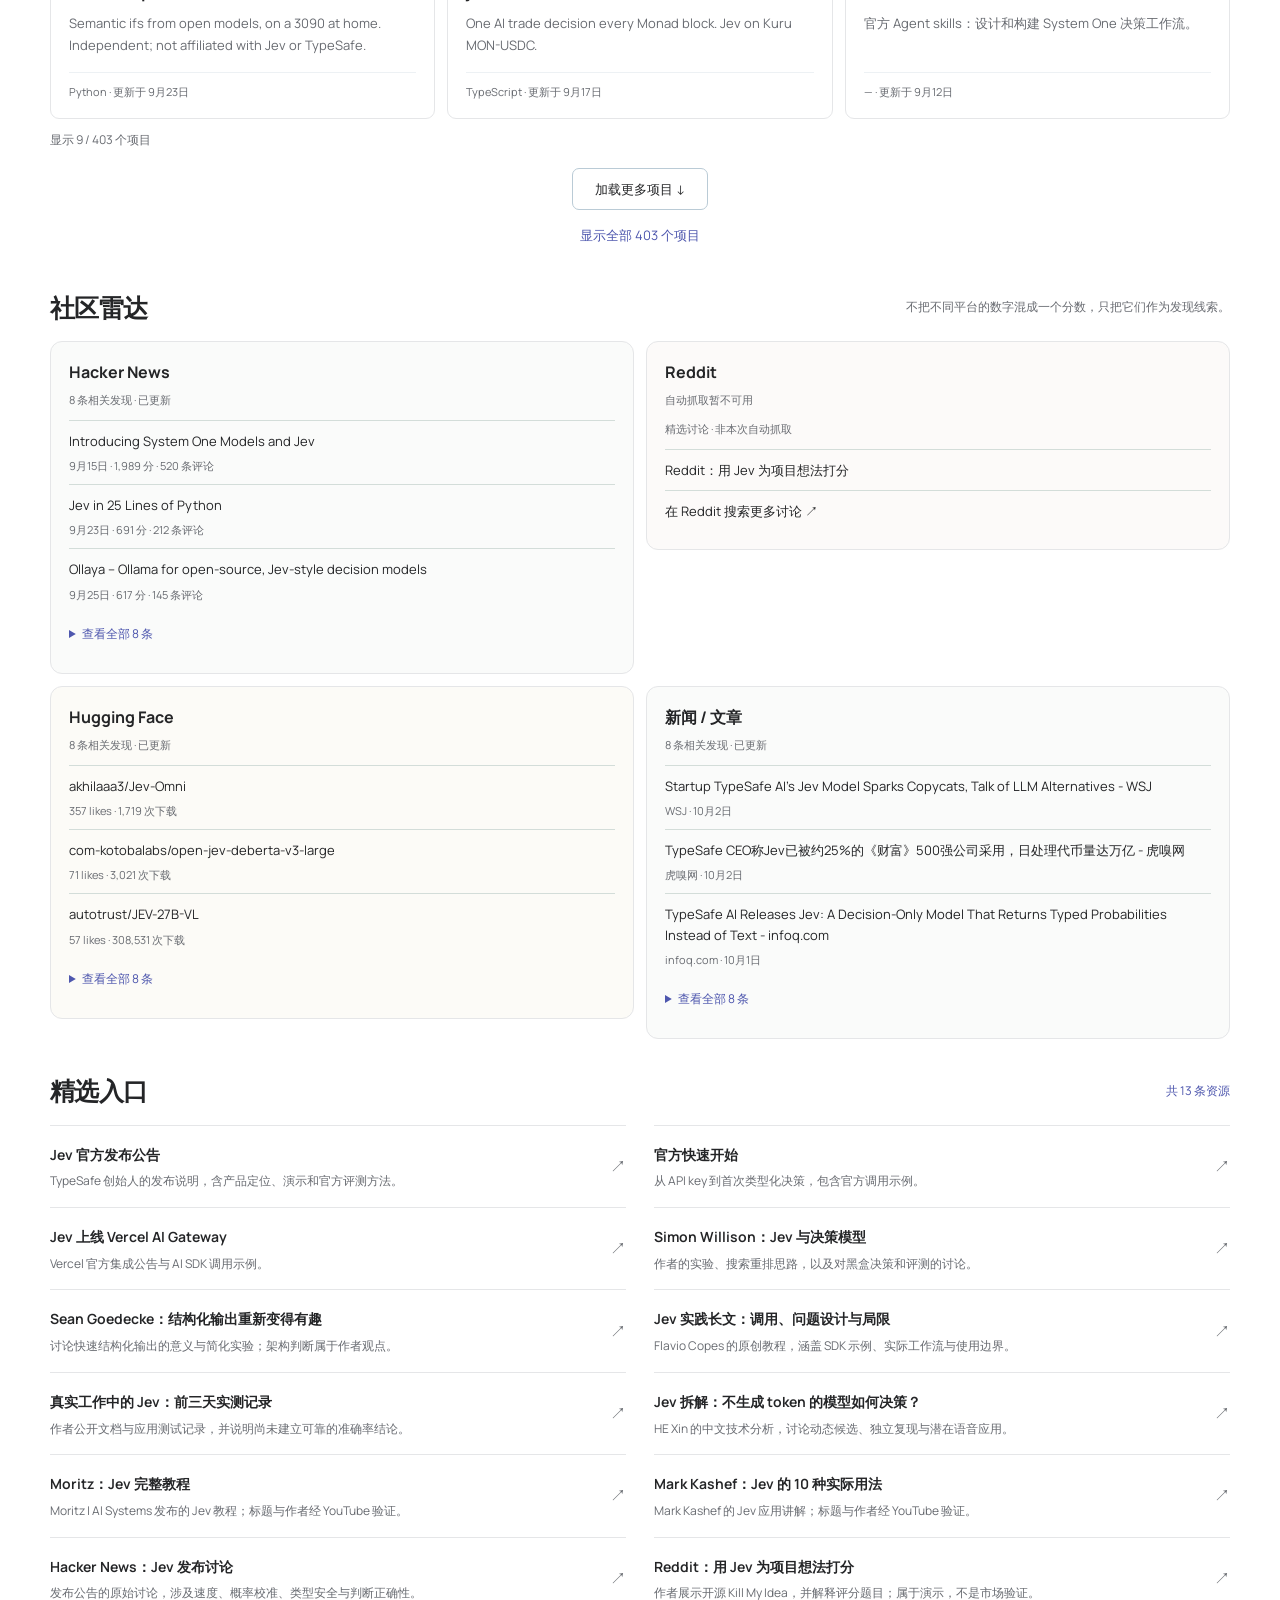
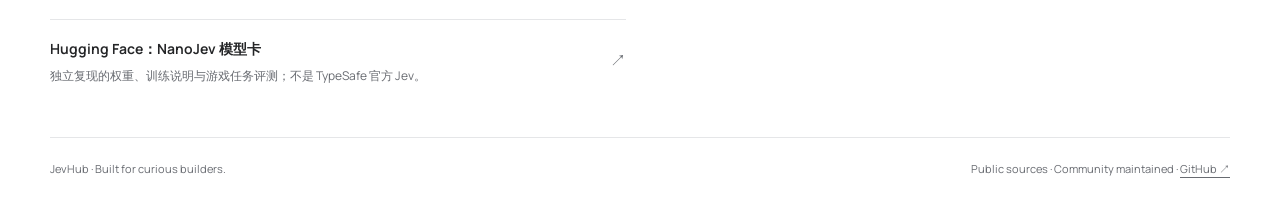
==== commit de994864: "fix: allow expanding and collapsing the full paper list" ====
--- a/site/index.html
+++ b/site/index.html
@@ -49,7 +49,7 @@
       </section>
 
       <section id="papers" class="papers-section">
-        <div class="shell"><div class="section-heading compact"><div><h2>全部论文</h2></div><p class="section-intro">全部已收录的 Jev 相关论文，按提交时间排序。“新增”仅指此前从未收录的论文。</p></div><p id="papers-status" class="papers-status" aria-live="polite"></p><div id="papers-list" class="papers-list"></div></div>
+        <div class="shell"><div class="section-heading compact"><div><h2>全部论文</h2></div><p class="section-intro">全部已收录的 Jev 相关论文，按提交时间排序。“新增”仅指此前从未收录的论文。</p></div><p id="papers-status" class="papers-status" aria-live="polite"></p><div id="papers-list" class="papers-list"></div><button id="papers-more" class="papers-more" type="button" aria-expanded="false" aria-controls="papers-list" hidden>展开全部论文</button></div>
       </section>
 
       <section id="projects" class="section shell">
--- a/site/styles.css
+++ b/site/styles.css
@@ -71,6 +71,8 @@
 .papers-status { grid-column: 2; margin: 0 0 14px; color: var(--muted); font-size: 12px; line-height: 1.6; }
 .papers-section .section-heading { grid-row: 1 / span 2; }
 .papers-list { grid-column: 2; }
+.papers-more { grid-column: 2; justify-self: start; border: 0; background: transparent; color: var(--blue); padding: 10px 0 0; font-size: 12px; font-weight: 650; min-height: 44px; }
+.papers-more:hover { text-decoration: underline; }
 
 .papers-section h2 { color: var(--ink); }
 .papers-section .section-intro, .papers-section .empty { color: var(--muted); }
